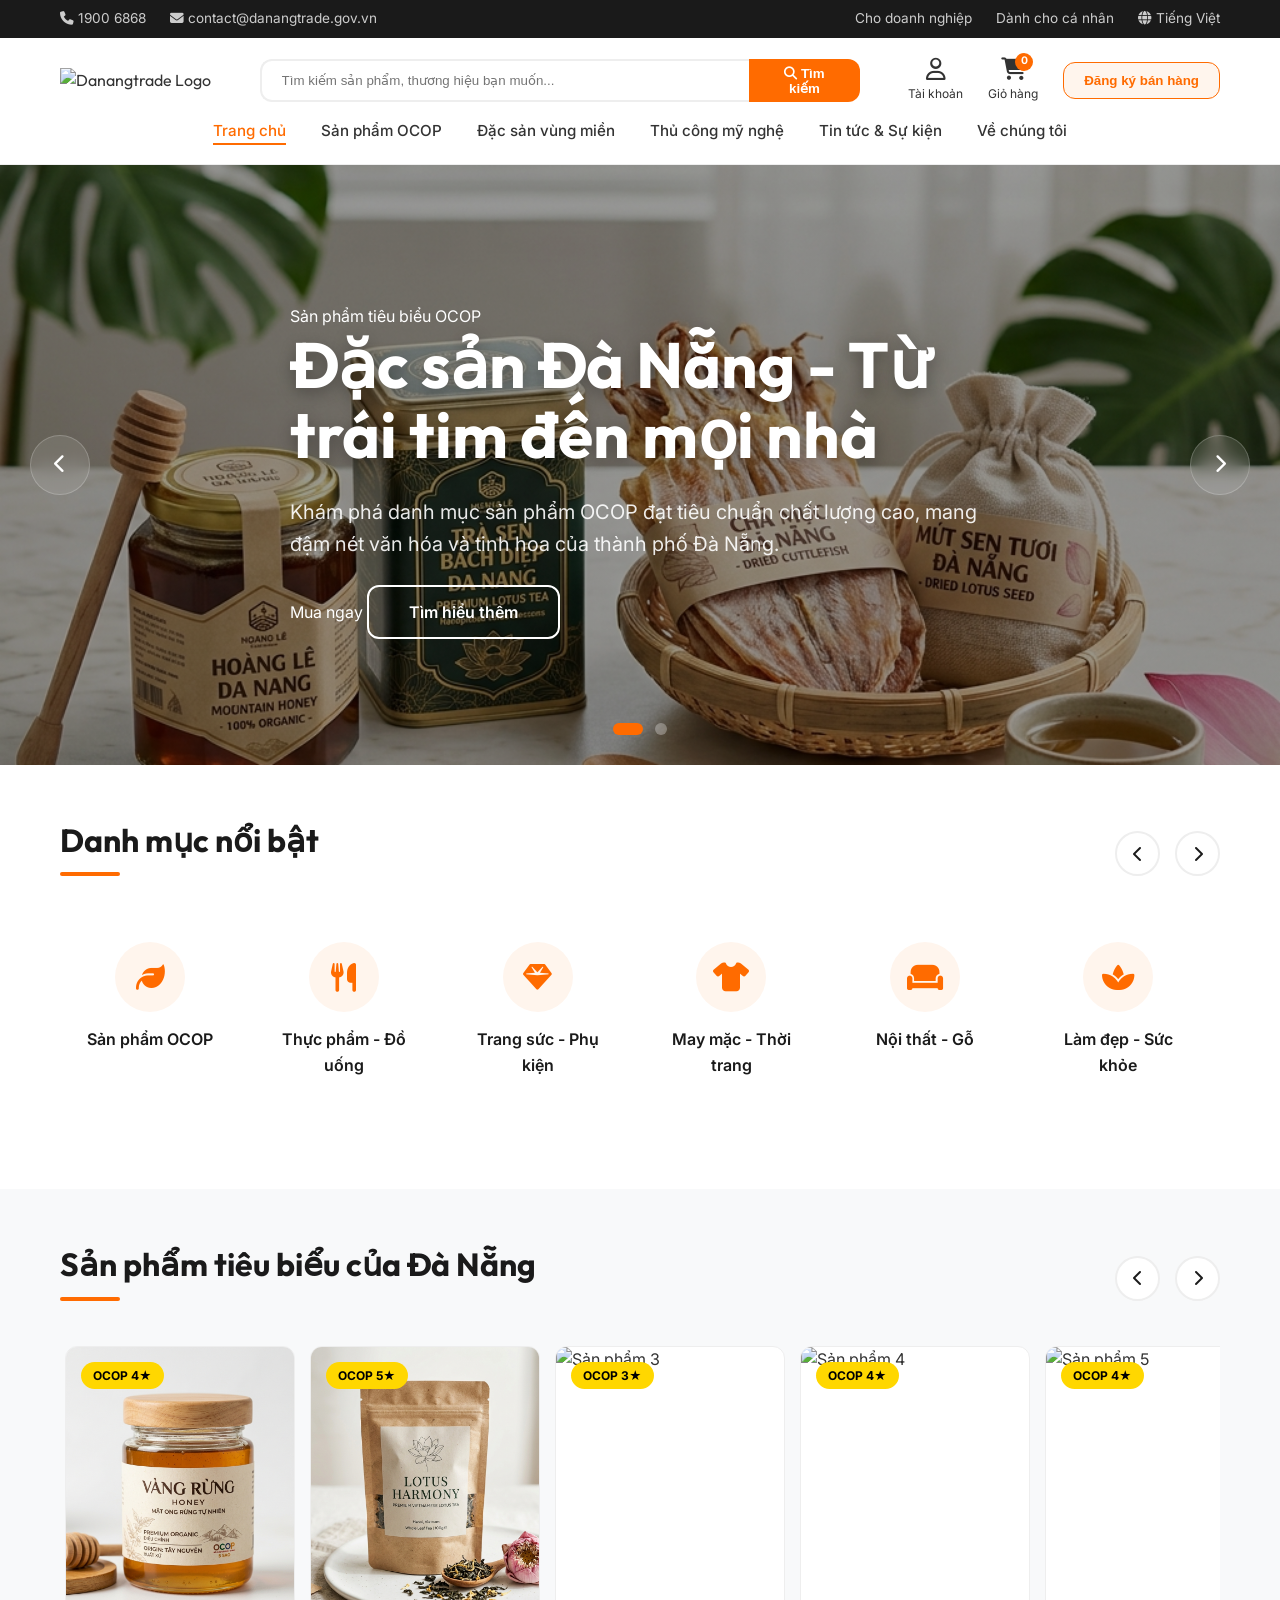
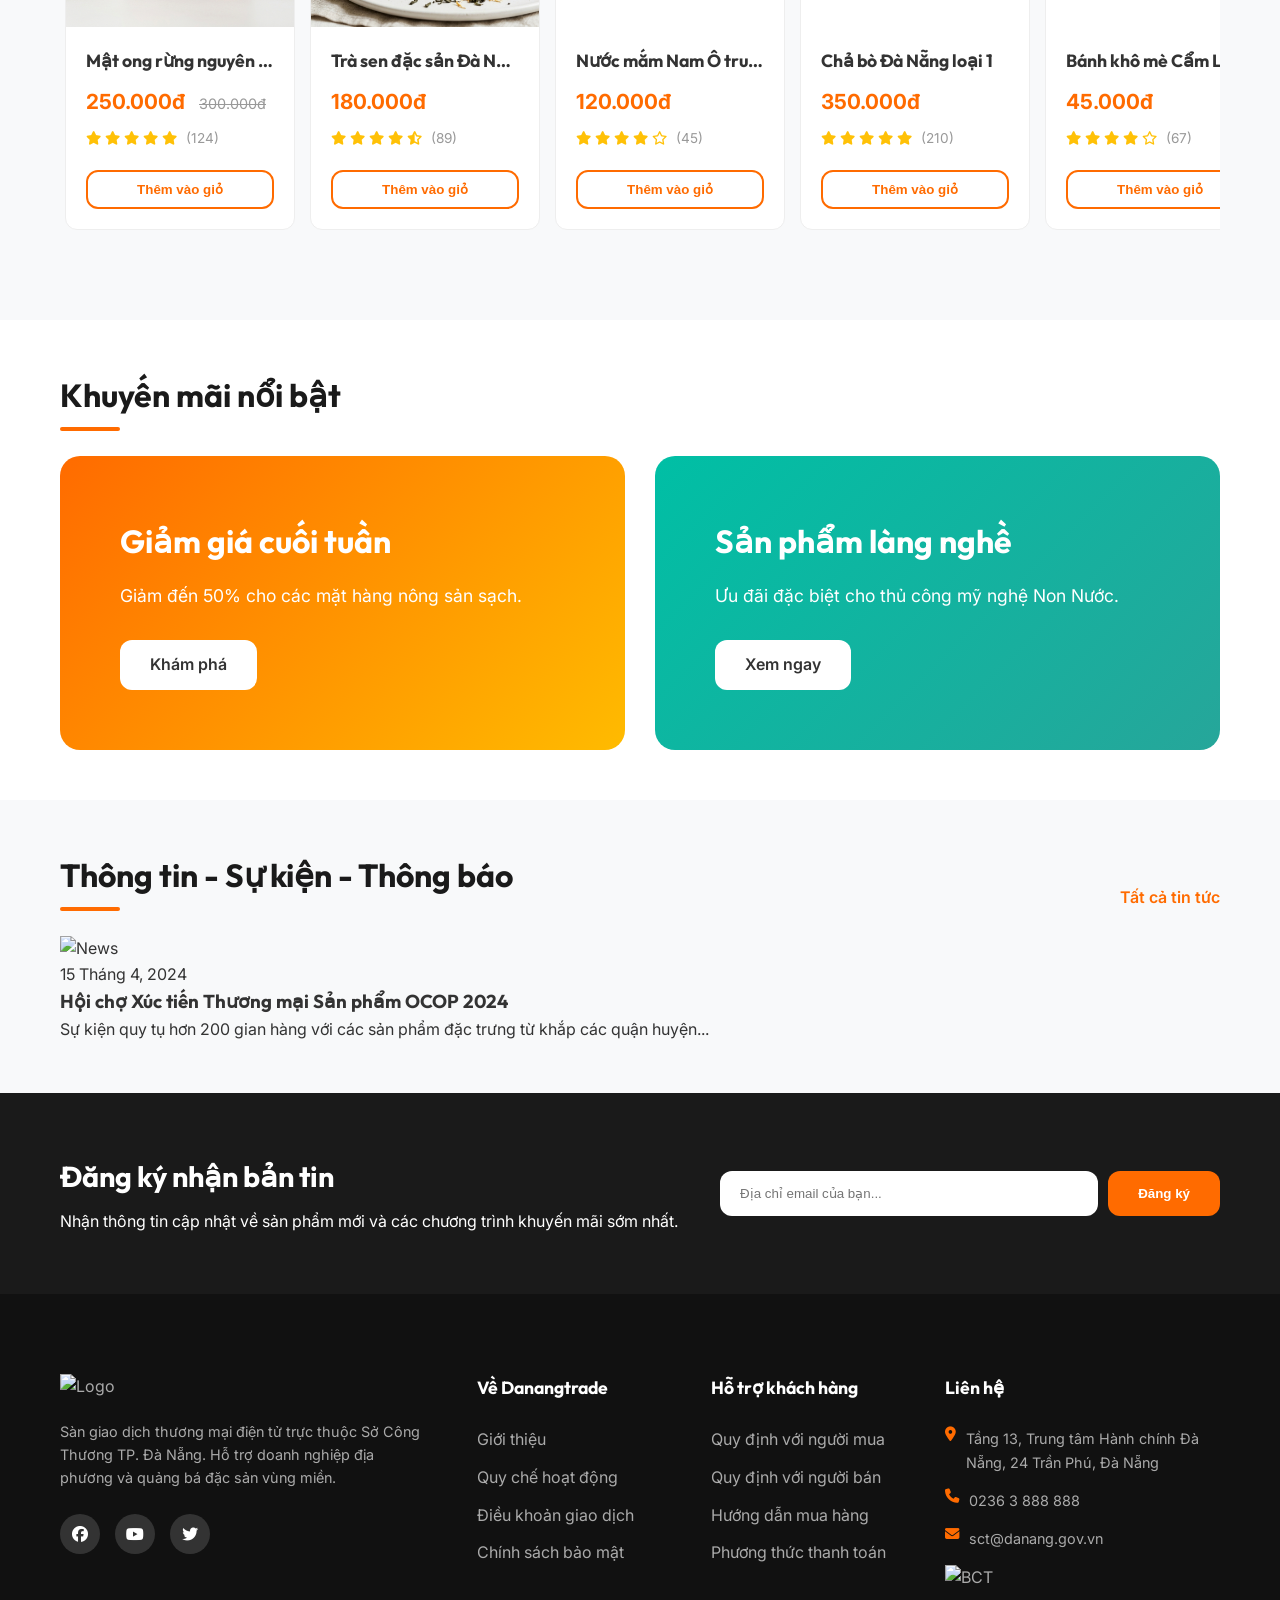
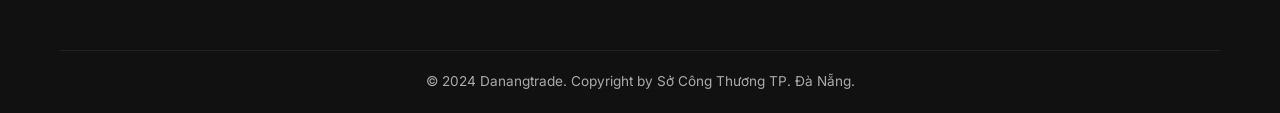
==== index.html @ 0dc85129 "first commit" ====
<!DOCTYPE html>
<html lang="vi">
<head>
    <meta charset="UTF-8">
    <meta name="viewport" content="width=device-width, initial-scale=1.0">
    <title>Danangtrade | Sàn thương mại điện tử OCOP Đà Nẵng</title>
    <!-- Google Fonts: Outfit & Inter -->
    <link href="https://fonts.googleapis.com/css2?family=Inter:wght@400;500;600&family=Outfit:wght@400;600;700&display=swap" rel="stylesheet">
    <!-- Font Awesome for Icons -->
    <link rel="stylesheet" href="https://cdnjs.cloudflare.com/ajax/libs/font-awesome/6.4.0/css/all.min.css">
    <link rel="stylesheet" href="styles.css">
</head>
<body>

    <!-- Top Bar -->
    <div class="top-bar">
        <div class="container container-flex">
            <div class="top-bar-left">
                <span><i class="fa-solid fa-phone"></i> 1900 6868</span>
                <span><i class="fa-solid fa-envelope"></i> contact@danangtrade.gov.vn</span>
            </div>
            <div class="top-bar-right">
                <a href="#">Cho doanh nghiệp</a>
                <a href="#">Dành cho cá nhân</a>
                <a href="#"><i class="fa-solid fa-globe"></i> Tiếng Việt</a>
            </div>
        </div>
    </div>

    <!-- Main Header -->
    <header class="main-header">
        <div class="container container-flex">
            <div class="logo">
                <img src="https://via.placeholder.com/180x40/FF6B00/FFFFFF?text=DANANGTRADE" alt="Danangtrade Logo">
            </div>
            
            <div class="search-bar">
                <input type="text" placeholder="Tìm kiếm sản phẩm, thương hiệu bạn muốn...">
                <button><i class="fa-solid fa-magnifying-glass"></i> Tìm kiếm</button>
            </div>

            <div class="header-actions">
                <div class="action-item">
                    <i class="fa-regular fa-user"></i>
                    <span>Tài khoản</span>
                </div>
                <div class="action-item cart">
                    <i class="fa-solid fa-cart-shopping"></i>
                    <span class="cart-count">0</span>
                    <span>Giỏ hàng</span>
                </div>
                <button class="btn-sell">Đăng ký bán hàng</button>
            </div>
        </div>
        
        <!-- Navigation -->
        <nav class="main-nav">
            <div class="container">
                <ul>
                    <li><a href="#" class="active">Trang chủ</a></li>
                    <li><a href="#">Sản phẩm OCOP</a></li>
                    <li><a href="#">Đặc sản vùng miền</a></li>
                    <li><a href="#">Thủ công mỹ nghệ</a></li>
                    <li><a href="#">Tin tức & Sự kiện</a></li>
                    <li><a href="#">Về chúng tôi</a></li>
                </ul>
            </div>
        </nav>
    </header>

    <main>
        <!-- Full Width Hero Carousel -->
        <section class="hero-slider" id="main-hero">
            <div class="hero-wrapper">
                <!-- Slide 1 -->
                <div class="hero-slide active" style="background-image: linear-gradient(rgba(0,0,0,0.4), rgba(0,0,0,0.4)), url('danangtrade_hero_premium_1776261057249.png');">
                    <div class="container">
                        <div class="hero-content">
                            <span class="badge">Sản phẩm tiêu biểu OCOP</span>
                            <h1>Đặc sản Đà Nẵng - Từ trái tim đến mọi nhà</h1>
                            <p>Khám phá danh mục sản phẩm OCOP đạt tiêu chuẩn chất lượng cao, mang đậm nét văn hóa và tinh hoa của thành phố Đà Nẵng.</p>
                            <div class="hero-btns">
                                <a href="#" class="btn-primary">Mua ngay</a>
                                <a href="#" class="btn-secondary-white">Tìm hiểu thêm</a>
                            </div>
                        </div>
                    </div>
                </div>
                <!-- Slide 2 -->
                <div class="hero-slide" style="background-image: linear-gradient(rgba(0,0,0,0.4), rgba(0,0,0,0.4)), url('media__1776260285239.png');">
                    <div class="container">
                        <div class="hero-content">
                            <span class="badge">Khuyến mãi cực sốc</span>
                            <h1>Ưu đãi lớn cho sản phẩm Làng nghề</h1>
                            <p>Hỗ trợ doanh nghiệp địa phương quảng bá tinh hoa thủ công mỹ nghệ Non Nước đến bạn bè quốc tế.</p>
                            <div class="hero-btns">
                                <a href="#" class="btn-primary">Xem khuyến mãi</a>
                                <a href="#" class="btn-secondary-white">Khám phá ngay</a>
                            </div>
                        </div>
                    </div>
                </div>
            </div>
            
            <!-- Hero Controls -->
            <button class="hero-nav prev"><i class="fa-solid fa-chevron-left"></i></button>
            <button class="hero-nav next"><i class="fa-solid fa-chevron-right"></i></button>
            
            <div class="hero-dots">
                <span class="h-dot active"></span>
                <span class="h-dot"></span>
            </div>
        </section>

        <!-- Category Slider -->
        <section class="categories section-padding">
            <div class="container">
                <div class="section-header">
                    <h2>Danh mục nổi bật</h2>
                    <div class="slider-controls">
                        <button class="slider-btn prev" id="cat-prev" aria-label="Previous"><i class="fa-solid fa-chevron-left"></i></button>
                        <button class="slider-btn next" id="cat-next" aria-label="Next"><i class="fa-solid fa-chevron-right"></i></button>
                    </div>
                </div>
                <div class="category-slider-wrapper">
                    <div class="category-grid" id="category-slider">
                        <div class="category-item">
                            <div class="icon-box"><i class="fa-solid fa-leaf"></i></div>
                            <span>Sản phẩm OCOP</span>
                        </div>
                        <div class="category-item">
                            <div class="icon-box"><i class="fa-solid fa-utensils"></i></div>
                            <span>Thực phẩm - Đồ uống</span>
                        </div>
                        <div class="category-item">
                            <div class="icon-box"><i class="fa-solid fa-gem"></i></div>
                            <span>Trang sức - Phụ kiện</span>
                        </div>
                        <div class="category-item">
                            <div class="icon-box"><i class="fa-solid fa-shirt"></i></div>
                            <span>May mặc - Thời trang</span>
                        </div>
                        <div class="category-item">
                            <div class="icon-box"><i class="fa-solid fa-couch"></i></div>
                            <span>Nội thất - Gỗ</span>
                        </div>
                        <div class="category-item">
                            <div class="icon-box"><i class="fa-solid fa-spa"></i></div>
                            <span>Làm đẹp - Sức khỏe</span>
                        </div>
                        <div class="category-item">
                            <div class="icon-box"><i class="fa-solid fa-kitchen-set"></i></div>
                            <span>Đồ gia dụng</span>
                        </div>
                        <div class="category-item">
                            <div class="icon-box"><i class="fa-solid fa-vial-circle-check"></i></div>
                            <span>Hóa mỹ phẩm</span>
                        </div>
                        <div class="category-item">
                            <div class="icon-box"><i class="fa-solid fa-gift"></i></div>
                            <span>Quà tặng - Lưu niệm</span>
                        </div>
                        <div class="category-item">
                            <div class="icon-box"><i class="fa-solid fa-pepper-hot"></i></div>
                            <span>Gia vị - Đặc sản</span>
                        </div>
                        <div class="category-item">
                            <div class="icon-box"><i class="fa-solid fa-seedling"></i></div>
                            <span>Nông sản sạch</span>
                        </div>
                        <div class="category-item">
                            <div class="icon-box"><i class="fa-solid fa-fish-fins"></i></div>
                            <span>Hải sản khô</span>
                        </div>
                    </div>
                </div>
            </div>
        </section>

        <!-- Featured Products Slider -->
        <section class="featured-products section-padding gray-bg">
            <div class="container">
                <div class="section-header">
                    <h2>Sản phẩm tiêu biểu của Đà Nẵng</h2>
                    <div class="slider-controls">
                        <button class="slider-btn prev" id="prod-prev" aria-label="Previous"><i class="fa-solid fa-chevron-left"></i></button>
                        <button class="slider-btn next" id="prod-next" aria-label="Next"><i class="fa-solid fa-chevron-right"></i></button>
                    </div>
                </div>
                <div class="product-slider-wrapper">
                    <div class="product-grid" id="product-slider">
                        <!-- Product 1 -->
                        <div class="product-card">
                            <div class="product-img">
                                <img src="ocop_honey_premium_1776261116298.png" alt="Mật ong rừng">
                                <span class="badge-ocop">OCOP 4★</span>
                            </div>
                            <div class="product-info">
                                <h3>Mật ong rừng nguyên chất</h3>
                                <div class="price">
                                    <span class="current-price">250.000đ</span>
                                    <span class="old-price">300.000đ</span>
                                </div>
                                <div class="rating">
                                    <i class="fa-solid fa-star"></i>
                                    <i class="fa-solid fa-star"></i>
                                    <i class="fa-solid fa-star"></i>
                                    <i class="fa-solid fa-star"></i>
                                    <i class="fa-solid fa-star"></i>
                                    <span>(124)</span>
                                </div>
                                <button class="btn-add-cart">Thêm vào giỏ</button>
                            </div>
                        </div>
                        <!-- Product 2 -->
                        <div class="product-card">
                            <div class="product-img">
                                <img src="ocop_lotus_tea_1776261162473.png" alt="Trà sen">
                                <span class="badge-ocop">OCOP 5★</span>
                            </div>
                            <div class="product-info">
                                <h3>Trà sen đặc sản Đà Nẵng</h3>
                                <div class="price">
                                    <span class="current-price">180.000đ</span>
                                </div>
                                <div class="rating">
                                    <i class="fa-solid fa-star"></i>
                                    <i class="fa-solid fa-star"></i>
                                    <i class="fa-solid fa-star"></i>
                                    <i class="fa-solid fa-star"></i>
                                    <i class="fa-solid fa-star-half-stroke"></i>
                                    <span>(89)</span>
                                </div>
                                <button class="btn-add-cart">Thêm vào giỏ</button>
                            </div>
                        </div>
                        <!-- Product 3 -->
                        <div class="product-card">
                            <div class="product-img">
                                <img src="media__1776262256286.png" alt="Sản phẩm 3">
                                <span class="badge-ocop">OCOP 3★</span>
                            </div>
                            <div class="product-info">
                                <h3>Nước mắm Nam Ô truyền thống</h3>
                                <div class="price">
                                    <span class="current-price">120.000đ</span>
                                </div>
                                <div class="rating">
                                    <i class="fa-solid fa-star"></i>
                                    <i class="fa-solid fa-star"></i>
                                    <i class="fa-solid fa-star"></i>
                                    <i class="fa-solid fa-star"></i>
                                    <i class="fa-regular fa-star"></i>
                                    <span>(45)</span>
                                </div>
                                <button class="btn-add-cart">Thêm vào giỏ</button>
                            </div>
                        </div>
                        <!-- Product 4 -->
                        <div class="product-card">
                            <div class="product-img">
                                <img src="media__1776262256286.png" alt="Sản phẩm 4">
                                <span class="badge-ocop">OCOP 4★</span>
                            </div>
                            <div class="product-info">
                                <h3>Chả bò Đà Nẵng loại 1</h3>
                                <div class="price">
                                    <span class="current-price">350.000đ</span>
                                </div>
                                <div class="rating">
                                    <i class="fa-solid fa-star"></i>
                                    <i class="fa-solid fa-star"></i>
                                    <i class="fa-solid fa-star"></i>
                                    <i class="fa-solid fa-star"></i>
                                    <i class="fa-solid fa-star"></i>
                                    <span>(210)</span>
                                </div>
                                <button class="btn-add-cart">Thêm vào giỏ</button>
                            </div>
                        </div>
                        <!-- Product 5 -->
                        <div class="product-card">
                            <div class="product-img">
                                <img src="media__1776262256286.png" alt="Sản phẩm 5">
                                <span class="badge-ocop">OCOP 4★</span>
                            </div>
                            <div class="product-info">
                                <h3>Bánh khô mè Cẩm Lệ</h3>
                                <div class="price">
                                    <span class="current-price">45.000đ</span>
                                </div>
                                <div class="rating">
                                    <i class="fa-solid fa-star"></i>
                                    <i class="fa-solid fa-star"></i>
                                    <i class="fa-solid fa-star"></i>
                                    <i class="fa-solid fa-star"></i>
                                    <i class="fa-regular fa-star"></i>
                                    <span>(67)</span>
                                </div>
                                <button class="btn-add-cart">Thêm vào giỏ</button>
                            </div>
                        </div>
                        <!-- Product 6 -->
                        <div class="product-card">
                            <div class="product-img">
                                <img src="media__1776262256286.png" alt="Sản phẩm 6">
                                <span class="badge-ocop">OCOP 5★</span>
                            </div>
                            <div class="product-info">
                                <h3>Rượu cần Phú Túc</h3>
                                <div class="price">
                                    <span class="current-price">220.000đ</span>
                                </div>
                                <div class="rating">
                                    <i class="fa-solid fa-star"></i>
                                    <i class="fa-solid fa-star"></i>
                                    <i class="fa-solid fa-star"></i>
                                    <i class="fa-solid fa-star"></i>
                                    <i class="fa-solid fa-star"></i>
                                    <span>(34)</span>
                                </div>
                                <button class="btn-add-cart">Thêm vào giỏ</button>
                            </div>
                        </div>
                    </div>
                </div>
            </div>
        </section>

        <!-- Promotions Section -->
        <section class="promotions section-padding">
            <div class="container">
                <div class="section-header">
                    <h2>Khuyến mãi nổi bật</h2>
                </div>
                <div class="promo-banners">
                    <div class="promo-card" style="background: linear-gradient(135deg, #FF6B00, #FFBB00);">
                        <div class="promo-text">
                            <h3>Giảm giá cuối tuần</h3>
                            <p>Giảm đến 50% cho các mặt hàng nông sản sạch.</p>
                            <a href="#" class="btn-white">Khám phá</a>
                        </div>
                    </div>
                    <div class="promo-card" style="background: linear-gradient(135deg, #00BFA5, #26A69A);">
                        <div class="promo-text">
                            <h3>Sản phẩm làng nghề</h3>
                            <p>Ưu đãi đặc biệt cho thủ công mỹ nghệ Non Nước.</p>
                            <a href="#" class="btn-white">Xem ngay</a>
                        </div>
                    </div>
                </div>
            </div>
        </section>

        <!-- News Section -->
        <section class="news section-padding gray-bg">
            <div class="container">
                <div class="section-header">
                    <h2>Thông tin - Sự kiện - Thông báo</h2>
                    <a href="#" class="view-all">Tất cả tin tức</a>
                </div>
                <div class="news-grid">
                    <div class="news-card">
                        <div class="news-img">
                            <img src="https://via.placeholder.com/400x250/EEEEEE/999999?text=Sự kiện Danang" alt="News">
                        </div>
                        <div class="news-content">
                            <span class="date">15 Tháng 4, 2024</span>
                            <h3>Hội chợ Xúc tiến Thương mại Sản phẩm OCOP 2024</h3>
                            <p>Sự kiện quy tụ hơn 200 gian hàng với các sản phẩm đặc trưng từ khắp các quận huyện...</p>
                        </div>
                    </div>
                </div>
            </div>
        </section>

        <!-- Newsletter -->
        <section class="newsletter">
            <div class="container">
                <div class="newsletter-inner">
                    <div class="newsletter-text">
                        <h3>Đăng ký nhận bản tin</h3>
                        <p>Nhận thông tin cập nhật về sản phẩm mới và các chương trình khuyến mãi sớm nhất.</p>
                    </div>
                    <form class="newsletter-form">
                        <input type="email" placeholder="Địa chỉ email của bạn...">
                        <button type="submit">Đăng ký</button>
                    </form>
                </div>
            </div>
        </section>
    </main>

    <!-- Footer -->
    <footer>
        <div class="container">
            <div class="footer-grid">
                <div class="footer-info">
                    <img src="https://via.placeholder.com/180x40/FF6B00/FFFFFF?text=DANANGTRADE" alt="Logo">
                    <p>Sàn giao dịch thương mại điện tử trực thuộc Sở Công Thương TP. Đà Nẵng. Hỗ trợ doanh nghiệp địa phương và quảng bá đặc sản vùng miền.</p>
                    <div class="social-links">
                        <a href="#"><i class="fa-brands fa-facebook"></i></a>
                        <a href="#"><i class="fa-brands fa-youtube"></i></a>
                        <a href="#"><i class="fa-brands fa-twitter"></i></a>
                    </div>
                </div>
                <div class="footer-links">
                    <h4>Về Danangtrade</h4>
                    <ul>
                        <li><a href="#">Giới thiệu</a></li>
                        <li><a href="#">Quy chế hoạt động</a></li>
                        <li><a href="#">Điều khoản giao dịch</a></li>
                        <li><a href="#">Chính sách bảo mật</a></li>
                    </ul>
                </div>
                <div class="footer-links">
                    <h4>Hỗ trợ khách hàng</h4>
                    <ul>
                        <li><a href="#">Quy định với người mua</a></li>
                        <li><a href="#">Quy định với người bán</a></li>
                        <li><a href="#">Hướng dẫn mua hàng</a></li>
                        <li><a href="#">Phương thức thanh toán</a></li>
                    </ul>
                </div>
                <div class="footer-contact">
                    <h4>Liên hệ</h4>
                    <p><i class="fa-solid fa-location-dot"></i> Tầng 13, Trung tâm Hành chính Đà Nẵng, 24 Trần Phú, Đà Nẵng</p>
                    <p><i class="fa-solid fa-phone"></i> 0236 3 888 888</p>
                    <p><i class="fa-solid fa-envelope"></i> sct@danang.gov.vn</p>
                    <img src="https://via.placeholder.com/120x45/CC0000/FFFFFF?text=Đã Đăng Ký" alt="BCT">
                </div>
            </div>
            <div class="footer-bottom">
                <p>&copy; 2024 Danangtrade. Copyright by Sở Công Thương TP. Đà Nẵng.</p>
            </div>
        </div>
    </footer>

    <script src="script.js"></script>
</body>
</html>
---- styles.css ----
/* 
    Danangtrade Redesign - Modern E-commerce UI
    Theme: Orange & White (Clean, Minimalist, Professional)
*/

:root {
    --primary-color: #FF6B00;
    --primary-light: #FFF5ED;
    --primary-dark: #E65A00;
    --secondary-color: #1A1A1A;
    --text-color: #333333;
    --text-muted: #666666;
    --white: #FFFFFF;
    --gray-bg: #F8F9FA;
    --border-color: #EEEEEE;
    --shadow: 0 10px 30px rgba(0, 0, 0, 0.05);
    --radius-sm: 8px;
    --radius-md: 12px;
    --radius-lg: 20px;
}

* {
    margin: 0;
    padding: 0;
    box-sizing: border-box;
}

body {
    font-family: 'Inter', sans-serif;
    color: var(--text-color);
    line-height: 1.6;
    background-color: var(--white);
    overflow-x: hidden;
}

h1, h2, h3, h4, .logo {
    font-family: 'Outfit', sans-serif;
}

ul {
    list-style: none;
}

a {
    text-decoration: none;
    color: inherit;
    transition: 0.3s;
}

.container {
    max-width: 1200px;
    margin: 0 auto;
    padding: 0 20px;
}

.container-flex {
    display: flex;
    align-items: center;
    justify-content: space-between;
}

.section-padding {
    padding: 50px 0;
}

.gray-bg {
    background-color: var(--gray-bg);
}

.section-header {
    display: flex;
    justify-content: space-between;
    align-items: flex-end;
    margin-bottom: 25px;
}

.section-header h2 {
    font-size: 2rem;
    color: var(--secondary-color);
    position: relative;
    padding-bottom: 10px;
}

.section-header h2::after {
    content: '';
    position: absolute;
    bottom: 0;
    left: 0;
    width: 60px;
    height: 4px;
    background: var(--primary-color);
    border-radius: 2px;
}

.view-all {
    color: var(--primary-color);
    font-weight: 600;
}

/* --- Top Bar --- */
.top-bar {
    background: var(--secondary-color);
    color: #CCC;
    padding: 8px 0;
    font-size: 0.85rem;
}

.top-bar-left span {
    margin-right: 20px;
}

.top-bar-right a {
    margin-left: 20px;
}

.top-bar-right a:hover {
    color: var(--white);
}

/* --- Main Header --- */
.main-header {
    background: var(--white);
    padding: 20px 0;
    border-bottom: 1px solid var(--border-color);
    position: sticky;
    top: 0;
    z-index: 1000;
}

.search-bar {
    flex: 1;
    max-width: 600px;
    margin: 0 40px;
    display: flex;
}

.search-bar input {
    width: 100%;
    padding: 12px 20px;
    border: 2px solid var(--border-color);
    border-right: none;
    border-radius: var(--radius-md) 0 0 var(--radius-md);
    outline: none;
    transition: 0.3s;
}

.search-bar input:focus {
    border-color: var(--primary-color);
}

.search-bar button {
    background: var(--primary-color);
    color: var(--white);
    border: none;
    padding: 0 25px;
    border-radius: 0 var(--radius-md) var(--radius-md) 0;
    cursor: pointer;
    font-weight: 600;
    transition: 0.3s;
}

.search-bar button:hover {
    background: var(--primary-dark);
}

.header-actions {
    display: flex;
    align-items: center;
    gap: 25px;
}

.action-item {
    display: flex;
    flex-direction: column;
    align-items: center;
    font-size: 0.75rem;
    cursor: pointer;
    position: relative;
}

.action-item i {
    font-size: 1.4rem;
    margin-bottom: 4px;
}

.cart-count {
    position: absolute;
    top: -5px;
    right: 5px;
    background: var(--primary-color);
    color: var(--white);
    font-size: 0.65rem;
    width: 18px;
    height: 18px;
    border-radius: 50%;
    display: flex;
    align-items: center;
    justify-content: center;
    font-weight: bold;
}

.btn-sell {
    background: var(--primary-light);
    color: var(--primary-color);
    border: 1.5px solid var(--primary-color);
    padding: 10px 20px;
    border-radius: var(--radius-md);
    font-weight: 600;
    cursor: pointer;
    transition: 0.3s;
}

.btn-sell:hover {
    background: var(--primary-color);
    color: var(--white);
}

/* --- Navigation --- */
.main-nav {
    margin-top: 15px;
}

.main-nav ul {
    display: flex;
    justify-content: center;
    gap: 35px;
}

.main-nav a {
    font-weight: 500;
    padding-bottom: 5px;
    position: relative;
    font-size: 0.95rem;
}

.main-nav a.active, .main-nav a:hover {
    color: var(--primary-color);
}

.main-nav a.active::after {
    content: '';
    position: absolute;
    bottom: 0;
    left: 0;
    width: 100%;
    height: 2px;
    background: var(--primary-color);
}

/* --- Hero Slider (Full Width) --- */
.hero-slider {
    position: relative;
    height: 600px;
    overflow: hidden;
}

.hero-wrapper {
    height: 100%;
}

.hero-slide {
    position: absolute;
    top: 0;
    left: 0;
    width: 100%;
    height: 100%;
    background-size: cover;
    background-position: center;
    display: flex;
    align-items: center;
    opacity: 0;
    transition: opacity 0.8s ease-in-out;
    z-index: 1;
}

.hero-slide.active {
    opacity: 1;
    z-index: 2;
}

.hero-content {
    max-width: 700px;
    color: var(--white);
    transform: translateY(30px);
    transition: 0.8s 0.2s;
    opacity: 0;
}

.hero-slide.active .hero-content {
    transform: translateY(0);
    opacity: 1;
}

.hero-content h1 {
    font-size: 4rem;
    line-height: 1.1;
    margin-bottom: 25px;
    text-shadow: 0 5px 15px rgba(0,0,0,0.3);
}

.hero-content p {
    font-size: 1.25rem;
    color: rgba(255,255,255,0.9);
    margin-bottom: 40px;
}

.btn-secondary-white {
    border: 2px solid var(--white);
    color: var(--white);
    padding: 15px 40px;
    border-radius: var(--radius-md);
    font-weight: 600;
}

.btn-secondary-white:hover {
    background: var(--white);
    color: var(--primary-color);
}

.hero-nav {
    position: absolute;
    top: 50%;
    transform: translateY(-50%);
    width: 60px;
    height: 60px;
    background: rgba(255,255,255,0.1);
    backdrop-filter: blur(10px);
    border: 1px solid rgba(255,255,255,0.2);
    color: var(--white);
    border-radius: 50%;
    cursor: pointer;
    z-index: 10;
    font-size: 1.2rem;
    transition: 0.3s;
}

.hero-nav:hover {
    background: var(--primary-color);
    border-color: var(--primary-color);
}

.hero-nav.prev { left: 30px; }
.hero-nav.next { right: 30px; }

.hero-dots {
    position: absolute;
    bottom: 30px;
    left: 50%;
    transform: translateX(-50%);
    display: flex;
    gap: 12px;
    z-index: 10;
}

.h-dot {
    width: 12px;
    height: 12px;
    border-radius: 50%;
    background: rgba(255,255,255,0.3);
    cursor: pointer;
    transition: 0.3s;
}

.h-dot.active {
    background: var(--primary-color);
    width: 30px;
    border-radius: 10px;
}

/* --- Category Slider --- */
.category-slider-wrapper {
    position: relative;
    padding: 10px 0;
}

.category-grid {
    display: flex;
    overflow-x: auto;
    gap: 15px;
    padding: 10px 5px 30px;
    scrollbar-width: none; /* Firefox */
    -ms-overflow-style: none; /* IE and Edge */
}

.category-grid::-webkit-scrollbar {
    display: none; /* Chrome, Safari, Opera */
}

.category-item {
    flex: 0 0 calc(100% / 6 - 13px); /* Adjusted for 15px gap */
    min-width: 150px;
    background: var(--white);
    padding: 20px 15px;
    text-align: center;
    border-radius: var(--radius-md);
    transition: 0.3s;
    cursor: pointer;
    border: 1px solid transparent;
}

.slider-controls {
    display: flex;
    gap: 15px;
}

.slider-btn {
    width: 45px;
    height: 45px;
    border-radius: 50%;
    border: 2px solid var(--border-color);
    background: var(--white);
    color: var(--secondary-color);
    display: flex;
    align-items: center;
    justify-content: center;
    cursor: pointer;
    transition: 0.3s;
    font-size: 1rem;
}

.slider-btn:hover {
    background: var(--primary-color);
    color: var(--white);
    border-color: var(--primary-color);
    box-shadow: 0 5px 15px rgba(255, 107, 0, 0.2);
}

.category-item:hover {
    border-color: var(--primary-color);
    transform: translateY(-5px);
    box-shadow: var(--shadow);
}

.icon-box {
    width: 70px;
    height: 70px;
    background: var(--primary-light);
    color: var(--primary-color);
    border-radius: 50%;
    display: flex;
    align-items: center;
    justify-content: center;
    margin: 0 auto 15px;
    font-size: 1.8rem;
    transition: 0.3s;
}

.category-item:hover .icon-box {
    background: var(--primary-color);
    color: var(--white);
}

.category-item span {
    font-weight: 600;
    color: var(--secondary-color);
}

/* --- Product Slider --- */
.product-slider-wrapper {
    position: relative;
    padding: 10px 0;
}

.product-grid {
    display: flex;
    overflow-x: auto;
    gap: 15px;
    padding: 10px 5px 30px;
    scrollbar-width: none;
    -ms-overflow-style: none;
}

.product-grid::-webkit-scrollbar {
    display: none;
}

.product-card {
    flex: 0 0 calc(100% / 5 - 12px); /* Adjusted for 15px gap */
    min-width: 230px;
    background: var(--white);
    border-radius: var(--radius-md);
    overflow: hidden;
    transition: 0.3s;
    border: 1px solid var(--border-color);
}

.product-card:hover {
    transform: translateY(-10px);
    box-shadow: 0 20px 40px rgba(0,0,0,0.08);
}

.product-img {
    height: 280px;
    position: relative;
    overflow: hidden;
}

.product-img img {
    width: 100%;
    height: 100%;
    object-fit: cover;
    transition: 0.5s;
}

.product-card:hover .product-img img {
    transform: scale(1.1);
}

.badge-ocop {
    position: absolute;
    top: 15px;
    left: 15px;
    background: #FFD700;
    color: #000;
    padding: 4px 12px;
    border-radius: 50px;
    font-size: 0.75rem;
    font-weight: 700;
}

.product-info {
    padding: 20px;
}

.product-info h3 {
    font-size: 1.1rem;
    margin-bottom: 10px;
    white-space: nowrap;
    overflow: hidden;
    text-overflow: ellipsis;
}

.price {
    margin-bottom: 10px;
}

.current-price {
    font-size: 1.3rem;
    font-weight: 700;
    color: var(--primary-color);
}

.old-price {
    text-decoration: line-through;
    color: #999;
    font-size: 0.9rem;
    margin-left: 10px;
}

.rating {
    color: #FFC107;
    font-size: 0.85rem;
    margin-bottom: 20px;
}

.rating span {
    color: #999;
    margin-left: 5px;
}

.btn-add-cart {
    width: 100%;
    background: var(--white);
    border: 2px solid var(--primary-color);
    color: var(--primary-color);
    padding: 10px;
    border-radius: var(--radius-md);
    font-weight: 600;
    cursor: pointer;
    transition: 0.3s;
}

.btn-add-cart:hover {
    background: var(--primary-color);
    color: var(--white);
}

/* --- Promotions --- */
.promo-banners {
    display: grid;
    grid-template-columns: 1fr 1fr;
    gap: 30px;
}

.promo-card {
    padding: 60px;
    border-radius: var(--radius-lg);
    color: var(--white);
    background-size: cover;
    background-position: center;
}

.promo-text h3 {
    font-size: 2rem;
    margin-bottom: 15px;
}

.promo-text p {
    margin-bottom: 30px;
    font-size: 1.1rem;
}

.btn-white {
    background: var(--white);
    color: var(--text-color);
    padding: 12px 30px;
    border-radius: var(--radius-md);
    font-weight: 600;
    display: inline-block;
}

/* --- Newsletter --- */
.newsletter {
    background: var(--secondary-color);
    padding: 60px 0;
    color: var(--white);
}

.newsletter-inner {
    display: flex;
    justify-content: space-between;
    align-items: center;
}

.newsletter-text h3 {
    font-size: 1.8rem;
    margin-bottom: 10px;
}

.newsletter-form {
    display: flex;
    gap: 10px;
    flex: 1;
    max-width: 500px;
}

.newsletter-form input {
    flex: 1;
    padding: 15px 20px;
    border: none;
    border-radius: var(--radius-md);
    outline: none;
}

.newsletter-form button {
    background: var(--primary-color);
    color: var(--white);
    border: none;
    padding: 0 30px;
    border-radius: var(--radius-md);
    font-weight: 600;
    cursor: pointer;
}

/* --- Footer --- */
footer {
    background: #111;
    color: #AAA;
    padding: 80px 0 20px;
}

.footer-grid {
    display: grid;
    grid-template-columns: 2fr 1fr 1fr 1.5fr;
    gap: 50px;
    margin-bottom: 60px;
}

.footer-info p {
    margin-top: 20px;
    font-size: 0.9rem;
}

.social-links {
    display: flex;
    gap: 15px;
    margin-top: 25px;
}

.social-links a {
    width: 40px;
    height: 40px;
    background: #333;
    display: flex;
    align-items: center;
    justify-content: center;
    border-radius: 50%;
    color: var(--white);
}

.social-links a:hover {
    background: var(--primary-color);
}

.footer-links h4, .footer-contact h4 {
    color: var(--white);
    margin-bottom: 25px;
    font-size: 1.1rem;
}

.footer-links ul li {
    margin-bottom: 12px;
}

.footer-links ul li a:hover {
    color: var(--white);
    padding-left: 5px;
}

.footer-contact p {
    margin-bottom: 15px;
    font-size: 0.9rem;
    display: flex;
    gap: 10px;
}

.footer-contact i {
    color: var(--primary-color);
}

.footer-bottom {
    border-top: 1px solid #222;
    padding-top: 20px;
    text-align: center;
    font-size: 0.85rem;
}

/* Responsive */
@media (max-width: 992px) {
    .footer-grid {
        grid-template-columns: 1fr 1fr;
    }
    .slide {
        flex-direction: column-reverse;
        text-align: center;
    }
    .hero-content h1 {
        font-size: 2.5rem;
    }
    .newsletter-inner {
        flex-direction: column;
        gap: 30px;
        text-align: center;
    }
    .search-bar {
        display: none;
    }
}
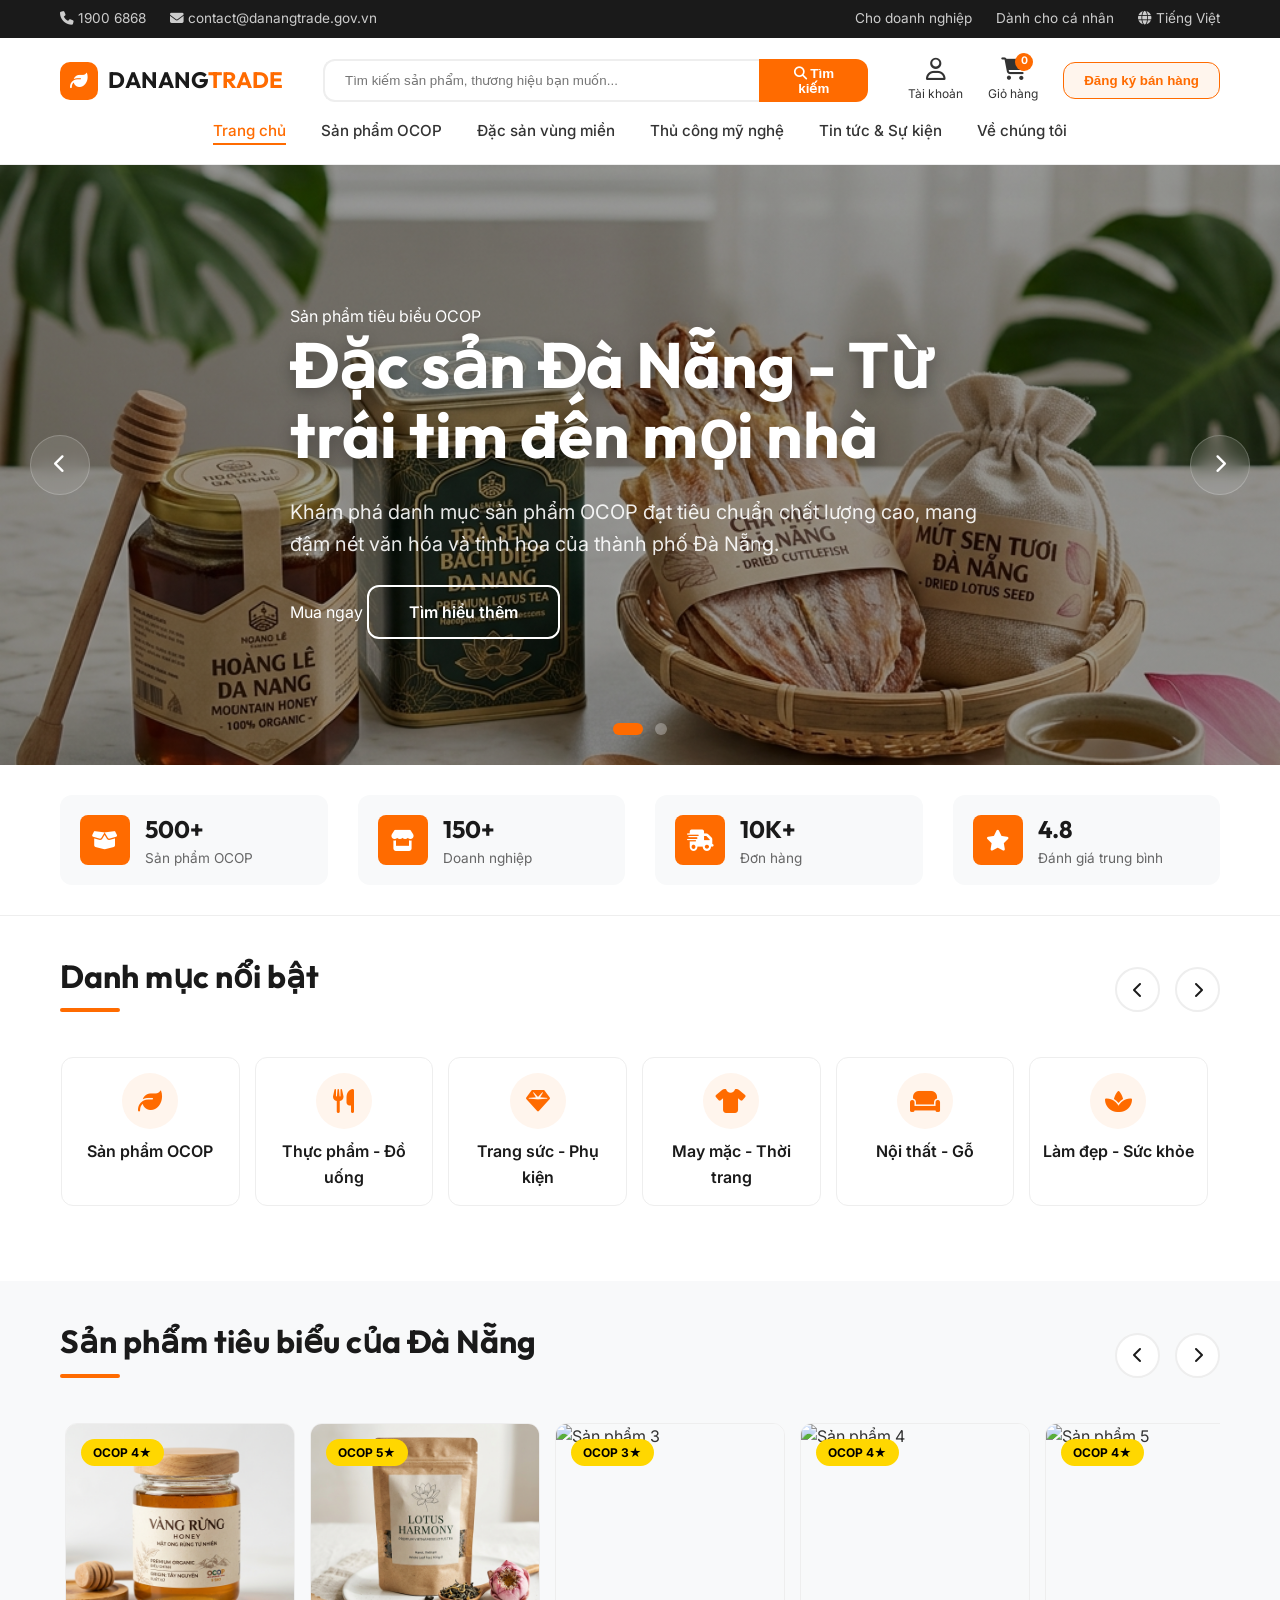
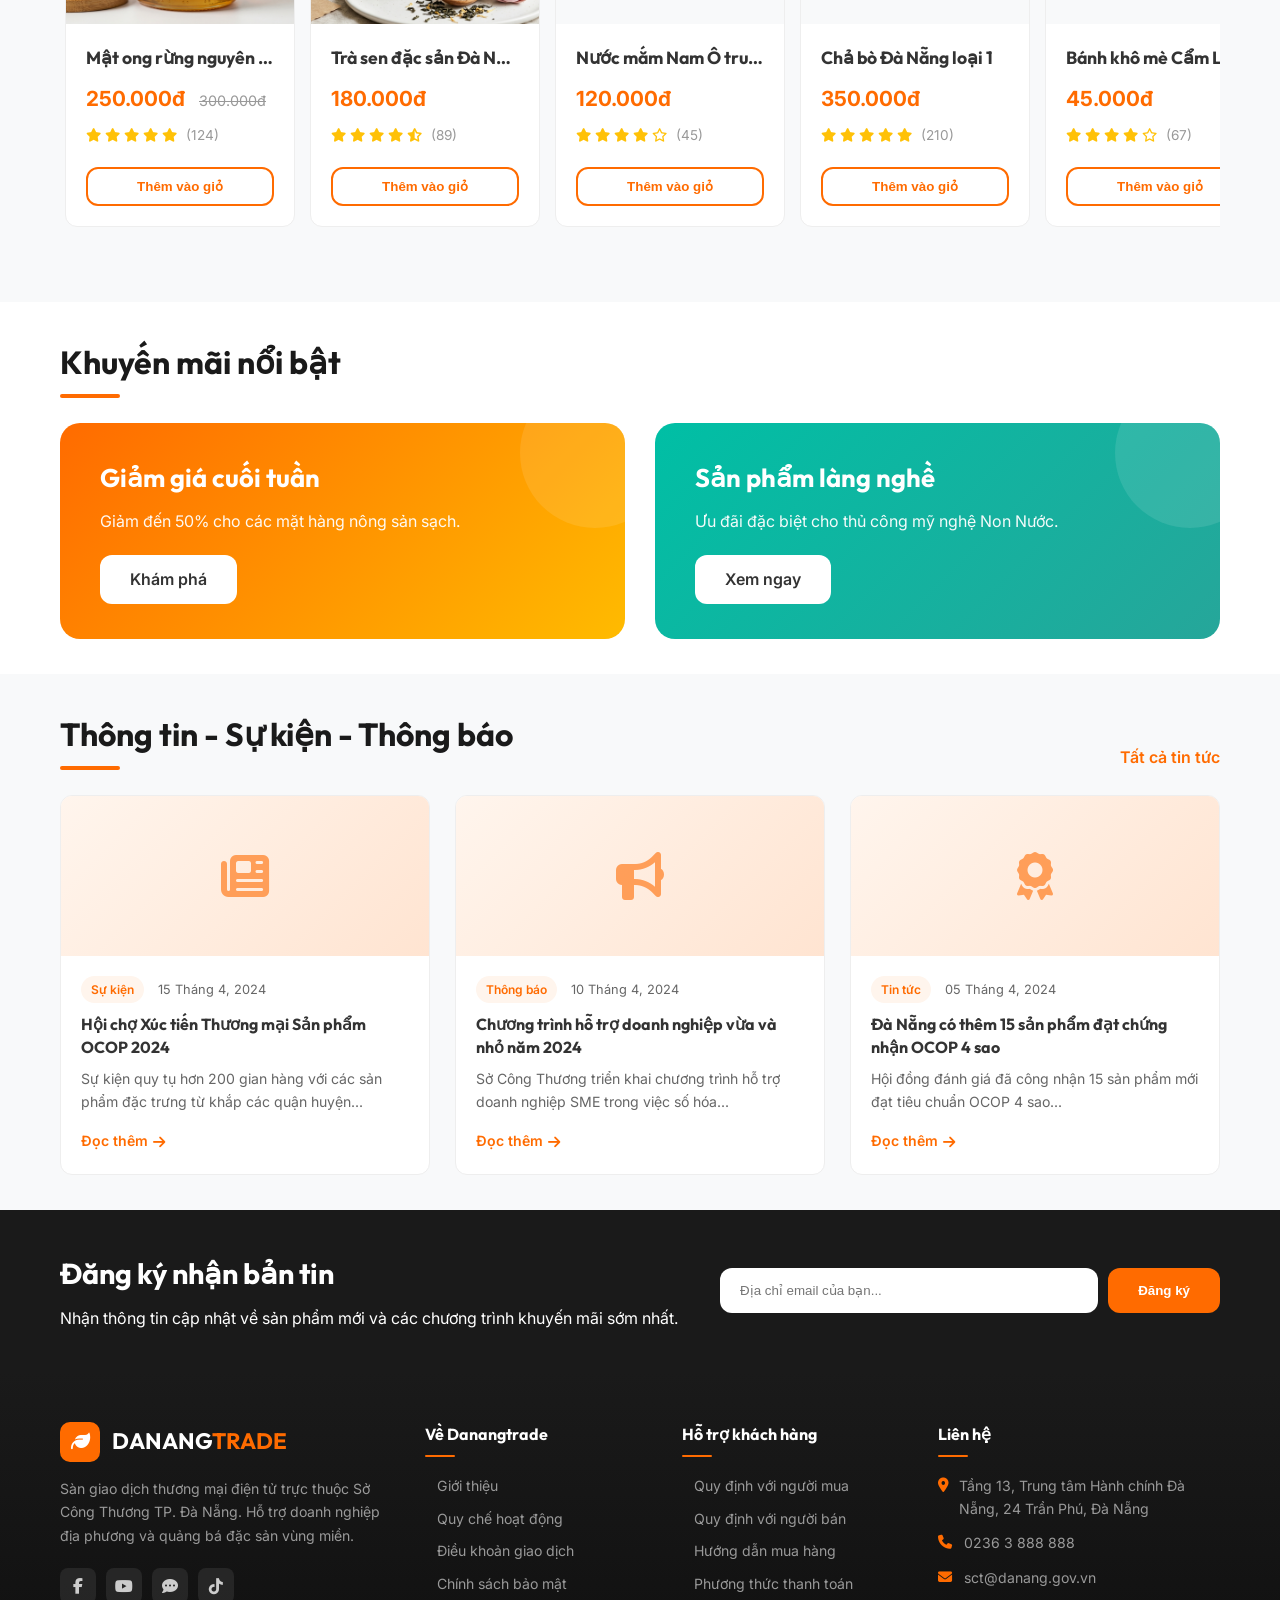
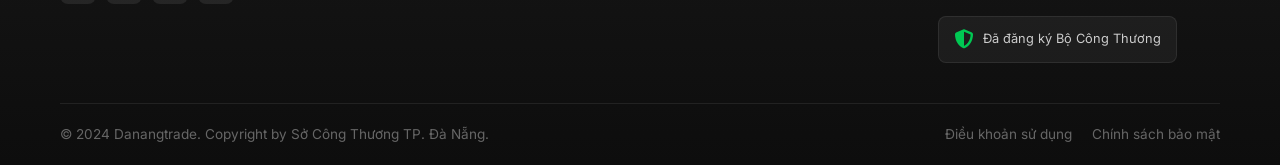
==== commit 38eeba0a: "fix: redesign landing page layout and add trust signals Update footer, reduce spacing, add statistic" ====
--- a/index.html
+++ b/index.html
@@ -31,7 +31,8 @@
     <header class="main-header">
         <div class="container container-flex">
             <div class="logo">
-                <img src="https://via.placeholder.com/180x40/FF6B00/FFFFFF?text=DANANGTRADE" alt="Danangtrade Logo">
+                <div class="logo-icon"><i class="fa-solid fa-leaf"></i></div>
+                <span class="logo-text">DANANG<span>TRADE</span></span>
             </div>
             
             <div class="search-bar">
@@ -112,6 +113,42 @@
             </div>
         </section>
 
+        <!-- Stats Section -->
+        <section class="stats-section">
+            <div class="container">
+                <div class="stats-grid">
+                    <div class="stat-item">
+                        <div class="stat-icon"><i class="fa-solid fa-box-open"></i></div>
+                        <div class="stat-content">
+                            <span class="stat-number">500+</span>
+                            <span class="stat-label">Sản phẩm OCOP</span>
+                        </div>
+                    </div>
+                    <div class="stat-item">
+                        <div class="stat-icon"><i class="fa-solid fa-store"></i></div>
+                        <div class="stat-content">
+                            <span class="stat-number">150+</span>
+                            <span class="stat-label">Doanh nghiệp</span>
+                        </div>
+                    </div>
+                    <div class="stat-item">
+                        <div class="stat-icon"><i class="fa-solid fa-truck-fast"></i></div>
+                        <div class="stat-content">
+                            <span class="stat-number">10K+</span>
+                            <span class="stat-label">Đơn hàng</span>
+                        </div>
+                    </div>
+                    <div class="stat-item">
+                        <div class="stat-icon"><i class="fa-solid fa-star"></i></div>
+                        <div class="stat-content">
+                            <span class="stat-number">4.8</span>
+                            <span class="stat-label">Đánh giá trung bình</span>
+                        </div>
+                    </div>
+                </div>
+            </div>
+        </section>
+
         <!-- Category Slider -->
         <section class="categories section-padding">
             <div class="container">
@@ -362,12 +399,44 @@
                 <div class="news-grid">
                     <div class="news-card">
                         <div class="news-img">
-                            <img src="https://via.placeholder.com/400x250/EEEEEE/999999?text=Sự kiện Danang" alt="News">
+                            <div class="news-img-placeholder">
+                                <i class="fa-solid fa-newspaper"></i>
+                            </div>
                         </div>
                         <div class="news-content">
+                            <span class="news-tag">Sự kiện</span>
                             <span class="date">15 Tháng 4, 2024</span>
                             <h3>Hội chợ Xúc tiến Thương mại Sản phẩm OCOP 2024</h3>
                             <p>Sự kiện quy tụ hơn 200 gian hàng với các sản phẩm đặc trưng từ khắp các quận huyện...</p>
+                            <a href="#" class="news-link">Đọc thêm <i class="fa-solid fa-arrow-right"></i></a>
+                        </div>
+                    </div>
+                    <div class="news-card">
+                        <div class="news-img">
+                            <div class="news-img-placeholder">
+                                <i class="fa-solid fa-bullhorn"></i>
+                            </div>
+                        </div>
+                        <div class="news-content">
+                            <span class="news-tag">Thông báo</span>
+                            <span class="date">10 Tháng 4, 2024</span>
+                            <h3>Chương trình hỗ trợ doanh nghiệp vừa và nhỏ năm 2024</h3>
+                            <p>Sở Công Thương triển khai chương trình hỗ trợ doanh nghiệp SME trong việc số hóa...</p>
+                            <a href="#" class="news-link">Đọc thêm <i class="fa-solid fa-arrow-right"></i></a>
+                        </div>
+                    </div>
+                    <div class="news-card">
+                        <div class="news-img">
+                            <div class="news-img-placeholder">
+                                <i class="fa-solid fa-award"></i>
+                            </div>
+                        </div>
+                        <div class="news-content">
+                            <span class="news-tag">Tin tức</span>
+                            <span class="date">05 Tháng 4, 2024</span>
+                            <h3>Đà Nẵng có thêm 15 sản phẩm đạt chứng nhận OCOP 4 sao</h3>
+                            <p>Hội đồng đánh giá đã công nhận 15 sản phẩm mới đạt tiêu chuẩn OCOP 4 sao...</p>
+                            <a href="#" class="news-link">Đọc thêm <i class="fa-solid fa-arrow-right"></i></a>
                         </div>
                     </div>
                 </div>
@@ -396,12 +465,18 @@
         <div class="container">
             <div class="footer-grid">
                 <div class="footer-info">
-                    <img src="https://via.placeholder.com/180x40/FF6B00/FFFFFF?text=DANANGTRADE" alt="Logo">
+                    <div class="footer-logo">
+                        <div class="footer-logo-icon">
+                            <i class="fa-solid fa-leaf"></i>
+                        </div>
+                        <div class="footer-logo-text">DANANG<span>TRADE</span></div>
+                    </div>
                     <p>Sàn giao dịch thương mại điện tử trực thuộc Sở Công Thương TP. Đà Nẵng. Hỗ trợ doanh nghiệp địa phương và quảng bá đặc sản vùng miền.</p>
                     <div class="social-links">
-                        <a href="#"><i class="fa-brands fa-facebook"></i></a>
-                        <a href="#"><i class="fa-brands fa-youtube"></i></a>
-                        <a href="#"><i class="fa-brands fa-twitter"></i></a>
+                        <a href="#" aria-label="Facebook"><i class="fa-brands fa-facebook-f"></i></a>
+                        <a href="#" aria-label="Youtube"><i class="fa-brands fa-youtube"></i></a>
+                        <a href="#" aria-label="Zalo"><i class="fa-solid fa-comment-dots"></i></a>
+                        <a href="#" aria-label="TikTok"><i class="fa-brands fa-tiktok"></i></a>
                     </div>
                 </div>
                 <div class="footer-links">
@@ -427,11 +502,18 @@
                     <p><i class="fa-solid fa-location-dot"></i> Tầng 13, Trung tâm Hành chính Đà Nẵng, 24 Trần Phú, Đà Nẵng</p>
                     <p><i class="fa-solid fa-phone"></i> 0236 3 888 888</p>
                     <p><i class="fa-solid fa-envelope"></i> sct@danang.gov.vn</p>
-                    <img src="https://via.placeholder.com/120x45/CC0000/FFFFFF?text=Đã Đăng Ký" alt="BCT">
+                    <div class="footer-badge">
+                        <i class="fa-solid fa-shield-halved"></i>
+                        <span>Đã đăng ký Bộ Công Thương</span>
+                    </div>
                 </div>
             </div>
             <div class="footer-bottom">
                 <p>&copy; 2024 Danangtrade. Copyright by Sở Công Thương TP. Đà Nẵng.</p>
+                <div class="footer-bottom-links">
+                    <a href="#">Điều khoản sử dụng</a>
+                    <a href="#">Chính sách bảo mật</a>
+                </div>
             </div>
         </div>
     </footer>
--- a/styles.css
+++ b/styles.css
@@ -60,7 +60,7 @@
 }
 
 .section-padding {
-    padding: 50px 0;
+    padding: 35px 0;
 }
 
 .gray-bg {
@@ -125,6 +125,35 @@
     position: sticky;
     top: 0;
     z-index: 1000;
+}
+
+.logo {
+    display: flex;
+    align-items: center;
+    gap: 10px;
+}
+
+.logo-icon {
+    width: 38px;
+    height: 38px;
+    background: var(--primary-color);
+    border-radius: 10px;
+    display: flex;
+    align-items: center;
+    justify-content: center;
+    color: var(--white);
+    font-size: 1.1rem;
+}
+
+.logo-text {
+    font-family: 'Outfit', sans-serif;
+    font-size: 1.4rem;
+    font-weight: 700;
+    color: var(--secondary-color);
+}
+
+.logo-text span {
+    color: var(--primary-color);
 }
 
 .search-bar {
@@ -367,6 +396,62 @@
     border-radius: 10px;
 }
 
+/* --- Stats Section --- */
+.stats-section {
+    background: var(--white);
+    padding: 30px 0;
+    border-bottom: 1px solid var(--border-color);
+}
+
+.stats-grid {
+    display: grid;
+    grid-template-columns: repeat(4, 1fr);
+    gap: 30px;
+}
+
+.stat-item {
+    display: flex;
+    align-items: center;
+    gap: 15px;
+    padding: 15px 20px;
+    background: var(--gray-bg);
+    border-radius: var(--radius-md);
+    transition: 0.3s;
+}
+
+.stat-item:hover {
+    background: var(--primary-light);
+}
+
+.stat-icon {
+    width: 50px;
+    height: 50px;
+    background: var(--primary-color);
+    color: var(--white);
+    border-radius: var(--radius-sm);
+    display: flex;
+    align-items: center;
+    justify-content: center;
+    font-size: 1.3rem;
+}
+
+.stat-content {
+    display: flex;
+    flex-direction: column;
+}
+
+.stat-number {
+    font-family: 'Outfit', sans-serif;
+    font-size: 1.5rem;
+    font-weight: 700;
+    color: var(--secondary-color);
+}
+
+.stat-label {
+    font-size: 0.85rem;
+    color: var(--text-muted);
+}
+
 /* --- Category Slider --- */
 .category-slider-wrapper {
     position: relative;
@@ -387,15 +472,15 @@
 }
 
 .category-item {
-    flex: 0 0 calc(100% / 6 - 13px); /* Adjusted for 15px gap */
-    min-width: 150px;
+    flex: 0 0 calc(100% / 6 - 13px);
+    min-width: 130px;
     background: var(--white);
-    padding: 20px 15px;
+    padding: 15px 12px;
     text-align: center;
     border-radius: var(--radius-md);
     transition: 0.3s;
     cursor: pointer;
-    border: 1px solid transparent;
+    border: 1px solid var(--border-color);
 }
 
 .slider-controls {
@@ -432,16 +517,16 @@
 }
 
 .icon-box {
-    width: 70px;
-    height: 70px;
+    width: 56px;
+    height: 56px;
     background: var(--primary-light);
     color: var(--primary-color);
     border-radius: 50%;
     display: flex;
     align-items: center;
     justify-content: center;
-    margin: 0 auto 15px;
-    font-size: 1.8rem;
+    margin: 0 auto 10px;
+    font-size: 1.5rem;
     transition: 0.3s;
 }
 
@@ -490,9 +575,10 @@
 }
 
 .product-img {
-    height: 280px;
+    height: 200px;
     position: relative;
     overflow: hidden;
+    background: var(--gray-bg);
 }
 
 .product-img img {
@@ -583,21 +669,41 @@
 }
 
 .promo-card {
-    padding: 60px;
+    padding: 35px 40px;
     border-radius: var(--radius-lg);
     color: var(--white);
     background-size: cover;
     background-position: center;
+    position: relative;
+    overflow: hidden;
+}
+
+.promo-card::before {
+    content: '';
+    position: absolute;
+    top: 0;
+    right: 0;
+    width: 150px;
+    height: 150px;
+    background: rgba(255,255,255,0.1);
+    border-radius: 50%;
+    transform: translate(30%, -30%);
+}
+
+.promo-text {
+    position: relative;
+    z-index: 1;
 }
 
 .promo-text h3 {
-    font-size: 2rem;
-    margin-bottom: 15px;
+    font-size: 1.6rem;
+    margin-bottom: 10px;
 }
 
 .promo-text p {
-    margin-bottom: 30px;
-    font-size: 1.1rem;
+    margin-bottom: 20px;
+    font-size: 1rem;
+    opacity: 0.95;
 }
 
 .btn-white {
@@ -609,10 +715,103 @@
     display: inline-block;
 }
 
+/* --- News Section --- */
+.news-grid {
+    display: grid;
+    grid-template-columns: repeat(3, 1fr);
+    gap: 25px;
+}
+
+.news-card {
+    background: var(--white);
+    border-radius: var(--radius-md);
+    overflow: hidden;
+    border: 1px solid var(--border-color);
+    transition: 0.3s;
+}
+
+.news-card:hover {
+    transform: translateY(-5px);
+    box-shadow: var(--shadow);
+}
+
+.news-img {
+    height: 160px;
+    overflow: hidden;
+}
+
+.news-img-placeholder {
+    width: 100%;
+    height: 100%;
+    background: linear-gradient(135deg, var(--primary-light) 0%, #FFE4D1 100%);
+    display: flex;
+    align-items: center;
+    justify-content: center;
+}
+
+.news-img-placeholder i {
+    font-size: 3rem;
+    color: var(--primary-color);
+    opacity: 0.6;
+}
+
+.news-content {
+    padding: 20px;
+}
+
+.news-tag {
+    display: inline-block;
+    background: var(--primary-light);
+    color: var(--primary-color);
+    padding: 4px 10px;
+    border-radius: 50px;
+    font-size: 0.75rem;
+    font-weight: 600;
+    margin-right: 10px;
+}
+
+.news-content .date {
+    font-size: 0.8rem;
+    color: var(--text-muted);
+}
+
+.news-content h3 {
+    font-size: 1rem;
+    margin: 10px 0;
+    line-height: 1.4;
+    display: -webkit-box;
+    -webkit-line-clamp: 2;
+    -webkit-box-orient: vertical;
+    overflow: hidden;
+}
+
+.news-content p {
+    font-size: 0.88rem;
+    color: var(--text-muted);
+    display: -webkit-box;
+    -webkit-line-clamp: 2;
+    -webkit-box-orient: vertical;
+    overflow: hidden;
+    margin-bottom: 15px;
+}
+
+.news-link {
+    color: var(--primary-color);
+    font-weight: 600;
+    font-size: 0.88rem;
+    display: inline-flex;
+    align-items: center;
+    gap: 5px;
+}
+
+.news-link:hover {
+    gap: 10px;
+}
+
 /* --- Newsletter --- */
 .newsletter {
     background: var(--secondary-color);
-    padding: 60px 0;
+    padding: 40px 0;
     color: var(--white);
 }
 
@@ -654,81 +853,211 @@
 
 /* --- Footer --- */
 footer {
-    background: #111;
+    background: linear-gradient(180deg, #1a1a1a 0%, #0d0d0d 100%);
     color: #AAA;
-    padding: 80px 0 20px;
+    padding: 50px 0 20px;
 }
 
 .footer-grid {
     display: grid;
-    grid-template-columns: 2fr 1fr 1fr 1.5fr;
-    gap: 50px;
-    margin-bottom: 60px;
-}
-
-.footer-info p {
-    margin-top: 20px;
-    font-size: 0.9rem;
-}
-
-.social-links {
-    display: flex;
-    gap: 15px;
-    margin-top: 25px;
-}
-
-.social-links a {
+    grid-template-columns: 1.5fr 1fr 1fr 1.3fr;
+    gap: 40px;
+    margin-bottom: 40px;
+}
+
+.footer-info .footer-logo {
+    display: flex;
+    align-items: center;
+    gap: 12px;
+    margin-bottom: 15px;
+}
+
+.footer-info .footer-logo-icon {
     width: 40px;
     height: 40px;
-    background: #333;
+    background: var(--primary-color);
+    border-radius: 10px;
     display: flex;
     align-items: center;
     justify-content: center;
+    color: var(--white);
+    font-size: 1.2rem;
+}
+
+.footer-info .footer-logo-text {
+    font-family: 'Outfit', sans-serif;
+    font-size: 1.4rem;
+    font-weight: 700;
+    color: var(--white);
+}
+
+.footer-info .footer-logo-text span {
+    color: var(--primary-color);
+}
+
+.footer-info p {
+    margin-top: 0;
+    font-size: 0.88rem;
+    line-height: 1.7;
+    color: #999;
+}
+
+.social-links {
+    display: flex;
+    gap: 10px;
+    margin-top: 20px;
+}
+
+.social-links a {
+    width: 36px;
+    height: 36px;
+    background: rgba(255,255,255,0.08);
+    display: flex;
+    align-items: center;
+    justify-content: center;
+    border-radius: 8px;
+    color: #CCC;
+    transition: 0.3s;
+}
+
+.social-links a:hover {
+    background: var(--primary-color);
+    color: var(--white);
+    transform: translateY(-3px);
+}
+
+.footer-links h4, .footer-contact h4 {
+    color: var(--white);
+    margin-bottom: 18px;
+    font-size: 1rem;
+    position: relative;
+    padding-bottom: 10px;
+}
+
+.footer-links h4::after, .footer-contact h4::after {
+    content: '';
+    position: absolute;
+    bottom: 0;
+    left: 0;
+    width: 30px;
+    height: 2px;
+    background: var(--primary-color);
+    border-radius: 2px;
+}
+
+.footer-links ul li {
+    margin-bottom: 10px;
+}
+
+.footer-links ul li a {
+    color: #999;
+    font-size: 0.88rem;
+    display: flex;
+    align-items: center;
+    gap: 8px;
+    transition: 0.3s;
+}
+
+.footer-links ul li a::before {
+    content: '';
+    width: 4px;
+    height: 4px;
+    background: var(--primary-color);
     border-radius: 50%;
-    color: var(--white);
-}
-
-.social-links a:hover {
-    background: var(--primary-color);
-}
-
-.footer-links h4, .footer-contact h4 {
-    color: var(--white);
-    margin-bottom: 25px;
-    font-size: 1.1rem;
-}
-
-.footer-links ul li {
+    opacity: 0;
+    transition: 0.3s;
+}
+
+.footer-links ul li a:hover {
+    color: var(--white);
+    padding-left: 0;
+}
+
+.footer-links ul li a:hover::before {
+    opacity: 1;
+}
+
+.footer-contact p {
     margin-bottom: 12px;
-}
-
-.footer-links ul li a:hover {
-    color: var(--white);
-    padding-left: 5px;
-}
-
-.footer-contact p {
-    margin-bottom: 15px;
-    font-size: 0.9rem;
-    display: flex;
+    font-size: 0.88rem;
+    display: flex;
+    align-items: flex-start;
     gap: 10px;
-}
-
-.footer-contact i {
-    color: var(--primary-color);
+    color: #999;
+}
+
+.footer-contact p i {
+    color: var(--primary-color);
+    width: 16px;
+    margin-top: 3px;
+}
+
+.footer-badge {
+    margin-top: 15px;
+    padding: 12px 15px;
+    background: rgba(255,255,255,0.05);
+    border-radius: 8px;
+    border: 1px solid rgba(255,255,255,0.08);
+    display: inline-flex;
+    align-items: center;
+    gap: 10px;
+}
+
+.footer-badge i {
+    color: #00C853;
+    font-size: 1.2rem;
+}
+
+.footer-badge span {
+    font-size: 0.8rem;
+    color: #CCC;
 }
 
 .footer-bottom {
-    border-top: 1px solid #222;
+    border-top: 1px solid rgba(255,255,255,0.08);
     padding-top: 20px;
-    text-align: center;
+    display: flex;
+    justify-content: space-between;
+    align-items: center;
     font-size: 0.85rem;
+}
+
+.footer-bottom p {
+    color: #666;
+}
+
+.footer-bottom-links {
+    display: flex;
+    gap: 20px;
+}
+
+.footer-bottom-links a {
+    color: #666;
+    font-size: 0.85rem;
+}
+
+.footer-bottom-links a:hover {
+    color: var(--primary-color);
 }
 
 /* Responsive */
 @media (max-width: 992px) {
+    .stats-grid {
+        grid-template-columns: repeat(2, 1fr);
+    }
+    .news-grid {
+        grid-template-columns: 1fr;
+    }
+    .promo-banners {
+        grid-template-columns: 1fr;
+    }
     .footer-grid {
         grid-template-columns: 1fr 1fr;
+    }
+    .footer-bottom {
+        flex-direction: column;
+        gap: 15px;
+        text-align: center;
     }
     .slide {
         flex-direction: column-reverse;
@@ -739,10 +1068,27 @@
     }
     .newsletter-inner {
         flex-direction: column;
-        gap: 30px;
+        gap: 20px;
         text-align: center;
     }
     .search-bar {
         display: none;
     }
 }
+
+@media (max-width: 768px) {
+    .stats-grid {
+        grid-template-columns: 1fr;
+        gap: 15px;
+    }
+    .footer-grid {
+        grid-template-columns: 1fr;
+        gap: 30px;
+    }
+    .hero-slider {
+        height: 450px;
+    }
+    .hero-content h1 {
+        font-size: 2rem;
+    }
+}
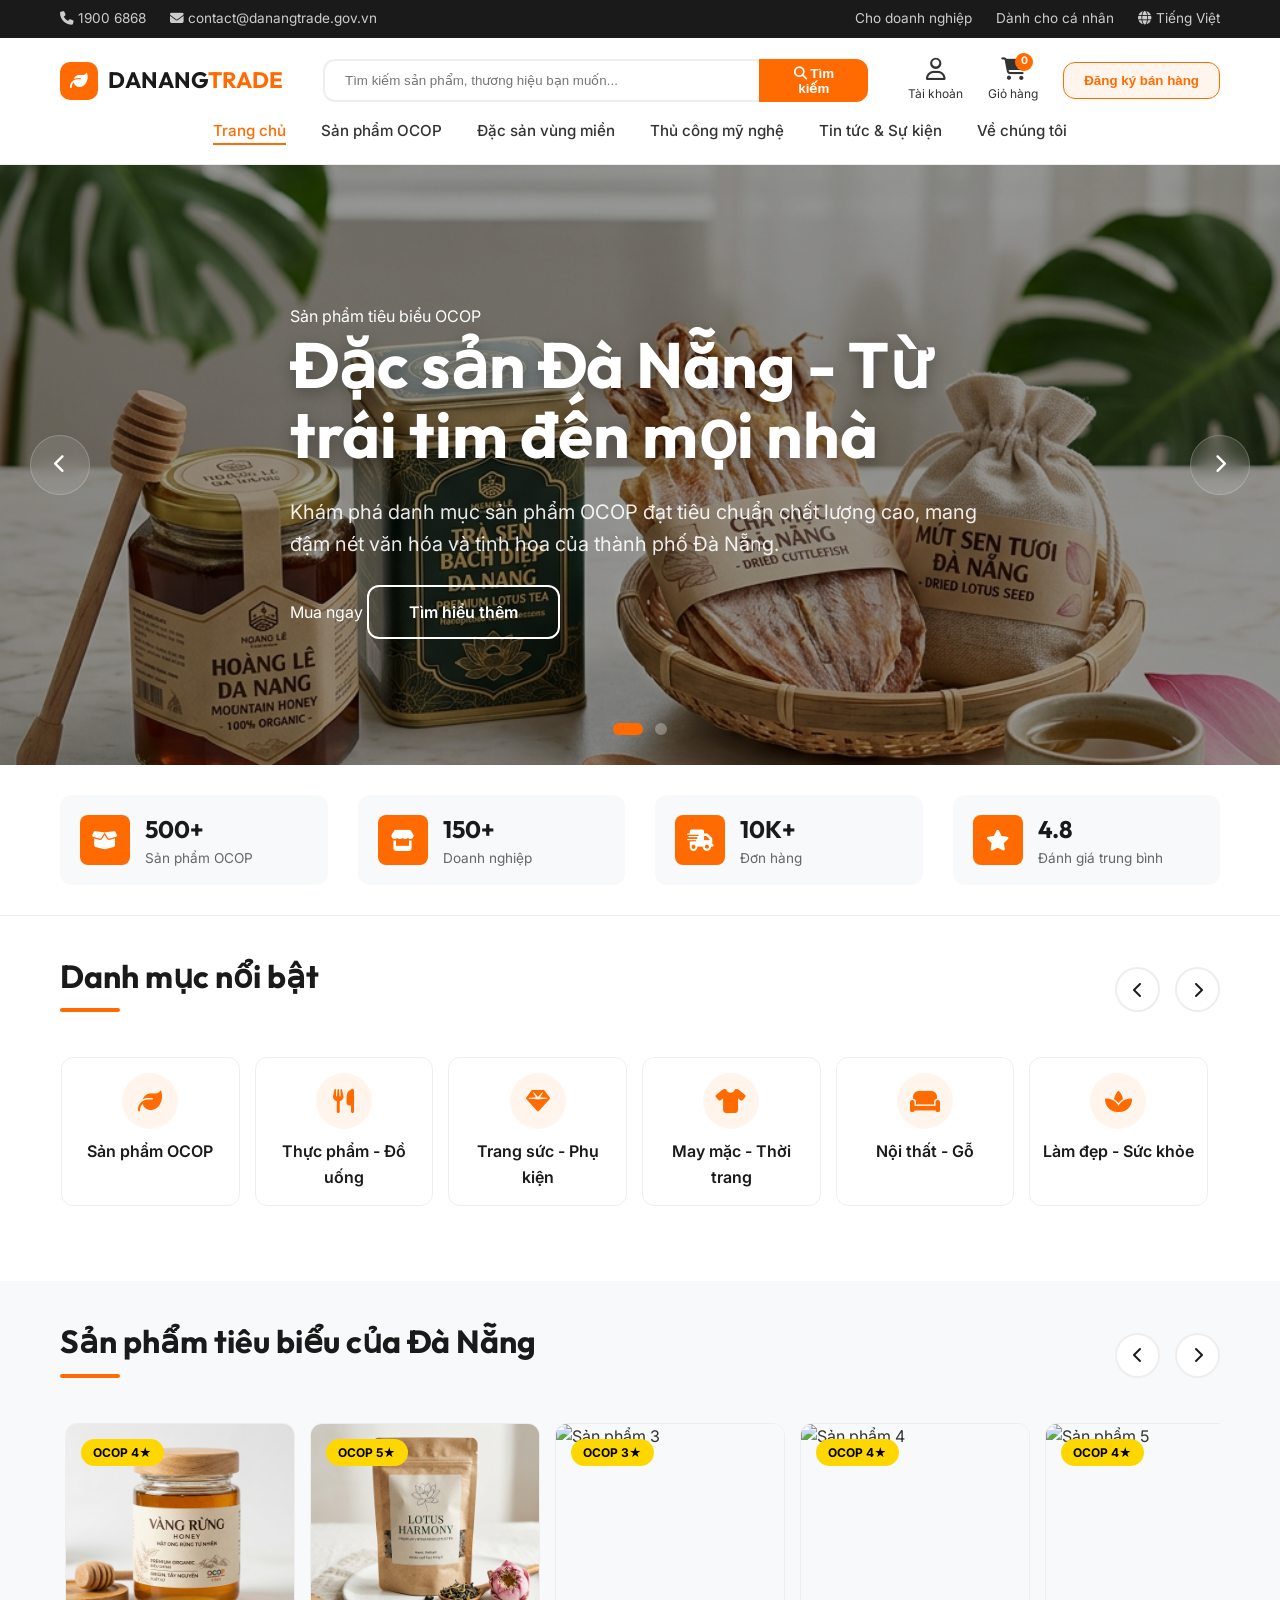
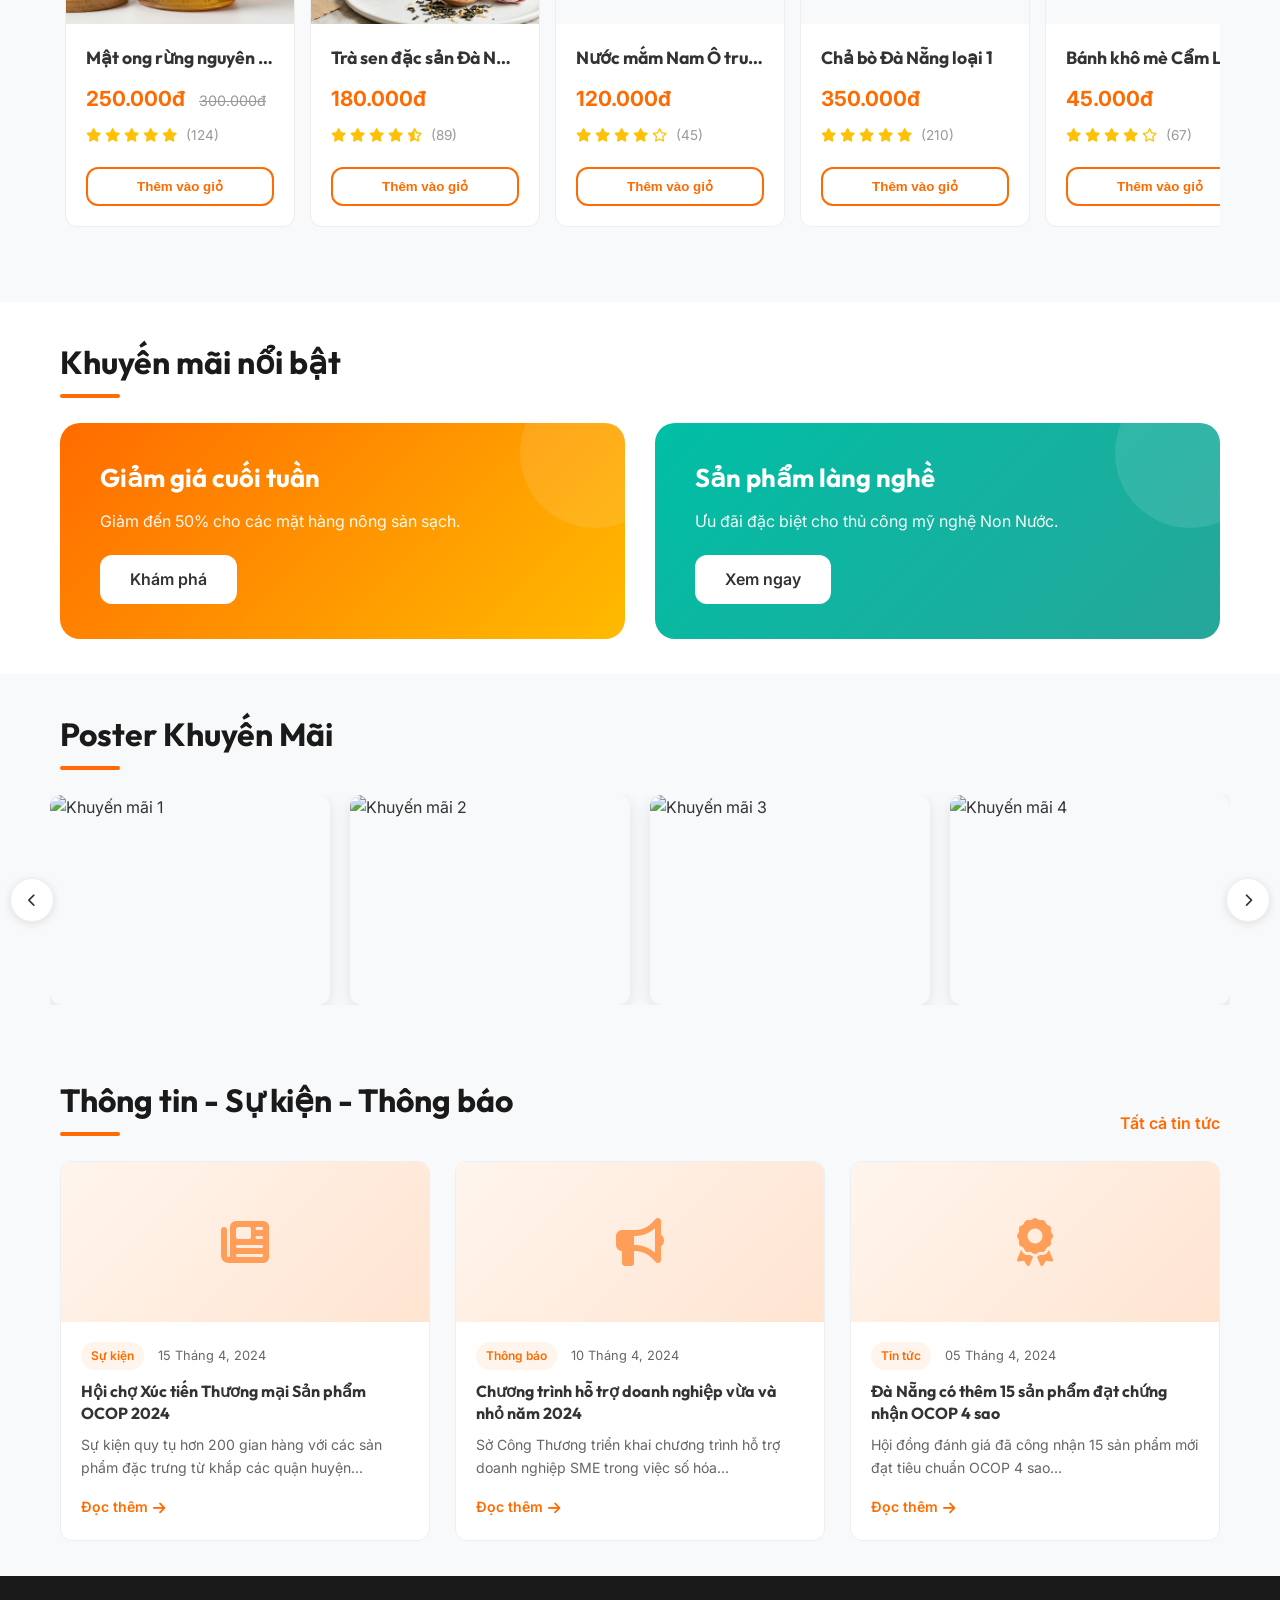
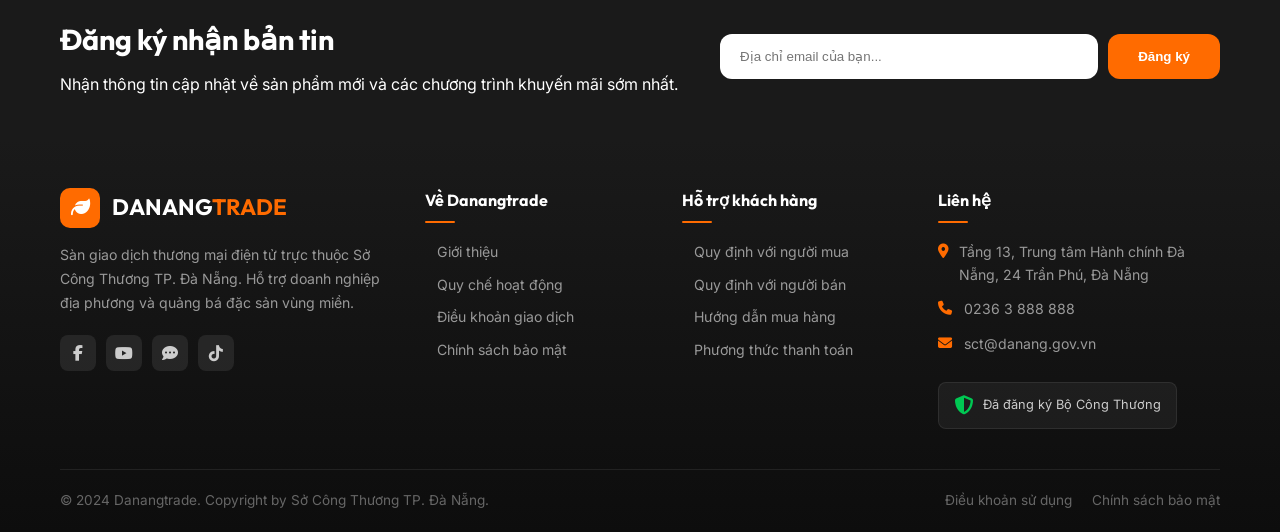
==== commit d3cbd43f: "feat: add promotional poster carousel with infinite scroll Add continuous scrolling carousel with pa" ====
--- a/index.html
+++ b/index.html
@@ -389,6 +389,121 @@
             </div>
         </section>
 
+        <!-- Promo Poster Carousel -->
+        <section class="promo-poster-section section-padding">
+            <div class="container">
+                <div class="section-header">
+                    <h2>Poster Khuyến Mãi</h2>
+                </div>
+            </div>
+            <div class="poster-carousel-container">
+                <button class="poster-nav poster-prev" aria-label="Previous"><i class="fa-solid fa-chevron-left"></i></button>
+                <div class="poster-carousel-wrapper">
+                    <div class="poster-carousel-track">
+                        <!-- Poster items - duplicated for seamless loop -->
+                        <div class="poster-item">
+                            <img src="https://images.unsplash.com/photo-1556742049-0cfed4f6a45d?w=400&h=300&fit=crop" alt="Khuyến mãi 1">
+                            <div class="poster-overlay">
+                                <span class="poster-badge">-50%</span>
+                            </div>
+                        </div>
+                        <div class="poster-item">
+                            <img src="https://images.unsplash.com/photo-1607082348824-0a96f2a4b9da?w=400&h=300&fit=crop" alt="Khuyến mãi 2">
+                            <div class="poster-overlay">
+                                <span class="poster-badge">Mua 1 Tặng 1</span>
+                            </div>
+                        </div>
+                        <div class="poster-item">
+                            <img src="https://images.unsplash.com/photo-1556742111-a301076d9d18?w=400&h=300&fit=crop" alt="Khuyến mãi 3">
+                            <div class="poster-overlay">
+                                <span class="poster-badge">Freeship</span>
+                            </div>
+                        </div>
+                        <div class="poster-item">
+                            <img src="https://images.unsplash.com/photo-1472851294608-062f824d29cc?w=400&h=300&fit=crop" alt="Khuyến mãi 4">
+                            <div class="poster-overlay">
+                                <span class="poster-badge">-30%</span>
+                            </div>
+                        </div>
+                        <div class="poster-item">
+                            <img src="https://images.unsplash.com/photo-1441986300917-64674bd600d8?w=400&h=300&fit=crop" alt="Khuyến mãi 5">
+                            <div class="poster-overlay">
+                                <span class="poster-badge">Hot Deal</span>
+                            </div>
+                        </div>
+                        <div class="poster-item">
+                            <img src="https://images.unsplash.com/photo-1607082349566-187342175e2f?w=400&h=300&fit=crop" alt="Khuyến mãi 6">
+                            <div class="poster-overlay">
+                                <span class="poster-badge">-40%</span>
+                            </div>
+                        </div>
+                        <div class="poster-item">
+                            <img src="https://images.unsplash.com/photo-1483985988355-763728e1935b?w=400&h=300&fit=crop" alt="Khuyến mãi 7">
+                            <div class="poster-overlay">
+                                <span class="poster-badge">Flash Sale</span>
+                            </div>
+                        </div>
+                        <div class="poster-item">
+                            <img src="https://images.unsplash.com/photo-1534452203293-494d7ddbf7e0?w=400&h=300&fit=crop" alt="Khuyến mãi 8">
+                            <div class="poster-overlay">
+                                <span class="poster-badge">-25%</span>
+                            </div>
+                        </div>
+                        <!-- Duplicate for seamless loop -->
+                        <div class="poster-item">
+                            <img src="https://images.unsplash.com/photo-1556742049-0cfed4f6a45d?w=400&h=300&fit=crop" alt="Khuyến mãi 1">
+                            <div class="poster-overlay">
+                                <span class="poster-badge">-50%</span>
+                            </div>
+                        </div>
+                        <div class="poster-item">
+                            <img src="https://images.unsplash.com/photo-1607082348824-0a96f2a4b9da?w=400&h=300&fit=crop" alt="Khuyến mãi 2">
+                            <div class="poster-overlay">
+                                <span class="poster-badge">Mua 1 Tặng 1</span>
+                            </div>
+                        </div>
+                        <div class="poster-item">
+                            <img src="https://images.unsplash.com/photo-1556742111-a301076d9d18?w=400&h=300&fit=crop" alt="Khuyến mãi 3">
+                            <div class="poster-overlay">
+                                <span class="poster-badge">Freeship</span>
+                            </div>
+                        </div>
+                        <div class="poster-item">
+                            <img src="https://images.unsplash.com/photo-1472851294608-062f824d29cc?w=400&h=300&fit=crop" alt="Khuyến mãi 4">
+                            <div class="poster-overlay">
+                                <span class="poster-badge">-30%</span>
+                            </div>
+                        </div>
+                        <div class="poster-item">
+                            <img src="https://images.unsplash.com/photo-1441986300917-64674bd600d8?w=400&h=300&fit=crop" alt="Khuyến mãi 5">
+                            <div class="poster-overlay">
+                                <span class="poster-badge">Hot Deal</span>
+                            </div>
+                        </div>
+                        <div class="poster-item">
+                            <img src="https://images.unsplash.com/photo-1607082349566-187342175e2f?w=400&h=300&fit=crop" alt="Khuyến mãi 6">
+                            <div class="poster-overlay">
+                                <span class="poster-badge">-40%</span>
+                            </div>
+                        </div>
+                        <div class="poster-item">
+                            <img src="https://images.unsplash.com/photo-1483985988355-763728e1935b?w=400&h=300&fit=crop" alt="Khuyến mãi 7">
+                            <div class="poster-overlay">
+                                <span class="poster-badge">Flash Sale</span>
+                            </div>
+                        </div>
+                        <div class="poster-item">
+                            <img src="https://images.unsplash.com/photo-1534452203293-494d7ddbf7e0?w=400&h=300&fit=crop" alt="Khuyến mãi 8">
+                            <div class="poster-overlay">
+                                <span class="poster-badge">-25%</span>
+                            </div>
+                        </div>
+                    </div>
+                </div>
+                <button class="poster-nav poster-next" aria-label="Next"><i class="fa-solid fa-chevron-right"></i></button>
+            </div>
+        </section>
+
         <!-- News Section -->
         <section class="news section-padding gray-bg">
             <div class="container">
--- a/styles.css
+++ b/styles.css
@@ -715,6 +715,126 @@
     display: inline-block;
 }
 
+/* --- Poster Carousel --- */
+.promo-poster-section {
+    background: var(--gray-bg);
+    overflow: hidden;
+}
+
+.poster-carousel-container {
+    position: relative;
+    width: 100%;
+    padding: 0 50px;
+}
+
+.poster-carousel-wrapper {
+    overflow: hidden;
+    width: 100%;
+}
+
+.poster-carousel-track {
+    display: flex;
+    gap: 20px;
+    animation: posterScroll 40s linear infinite;
+    width: fit-content;
+}
+
+.poster-carousel-container:hover .poster-carousel-track {
+    animation-play-state: paused;
+}
+
+@keyframes posterScroll {
+    0% {
+        transform: translateX(0);
+    }
+    100% {
+        transform: translateX(-50%);
+    }
+}
+
+.poster-item {
+    flex-shrink: 0;
+    width: 280px;
+    height: 210px;
+    border-radius: var(--radius-md);
+    overflow: hidden;
+    position: relative;
+    cursor: pointer;
+    transition: transform 0.3s;
+    box-shadow: 0 4px 15px rgba(0,0,0,0.1);
+}
+
+.poster-item:hover {
+    transform: scale(1.03);
+}
+
+.poster-item img {
+    width: 100%;
+    height: 100%;
+    object-fit: cover;
+}
+
+.poster-overlay {
+    position: absolute;
+    top: 0;
+    left: 0;
+    right: 0;
+    bottom: 0;
+    background: linear-gradient(180deg, rgba(0,0,0,0) 50%, rgba(0,0,0,0.6) 100%);
+    display: flex;
+    align-items: flex-end;
+    justify-content: flex-start;
+    padding: 15px;
+    opacity: 0;
+    transition: 0.3s;
+}
+
+.poster-item:hover .poster-overlay {
+    opacity: 1;
+}
+
+.poster-badge {
+    background: var(--primary-color);
+    color: var(--white);
+    padding: 6px 14px;
+    border-radius: 50px;
+    font-size: 0.85rem;
+    font-weight: 600;
+}
+
+.poster-nav {
+    position: absolute;
+    top: 50%;
+    transform: translateY(-50%);
+    width: 44px;
+    height: 44px;
+    background: var(--white);
+    border: 1px solid var(--border-color);
+    border-radius: 50%;
+    display: flex;
+    align-items: center;
+    justify-content: center;
+    cursor: pointer;
+    z-index: 10;
+    transition: 0.3s;
+    color: var(--text-color);
+    box-shadow: 0 2px 10px rgba(0,0,0,0.1);
+}
+
+.poster-nav:hover {
+    background: var(--primary-color);
+    color: var(--white);
+    border-color: var(--primary-color);
+}
+
+.poster-prev {
+    left: 10px;
+}
+
+.poster-next {
+    right: 10px;
+}
+
 /* --- News Section --- */
 .news-grid {
     display: grid;
@@ -1091,4 +1211,15 @@
     .hero-content h1 {
         font-size: 2rem;
     }
-}
+    .poster-carousel-container {
+        padding: 0 40px;
+    }
+    .poster-item {
+        width: 220px;
+        height: 165px;
+    }
+    .poster-nav {
+        width: 36px;
+        height: 36px;
+    }
+}
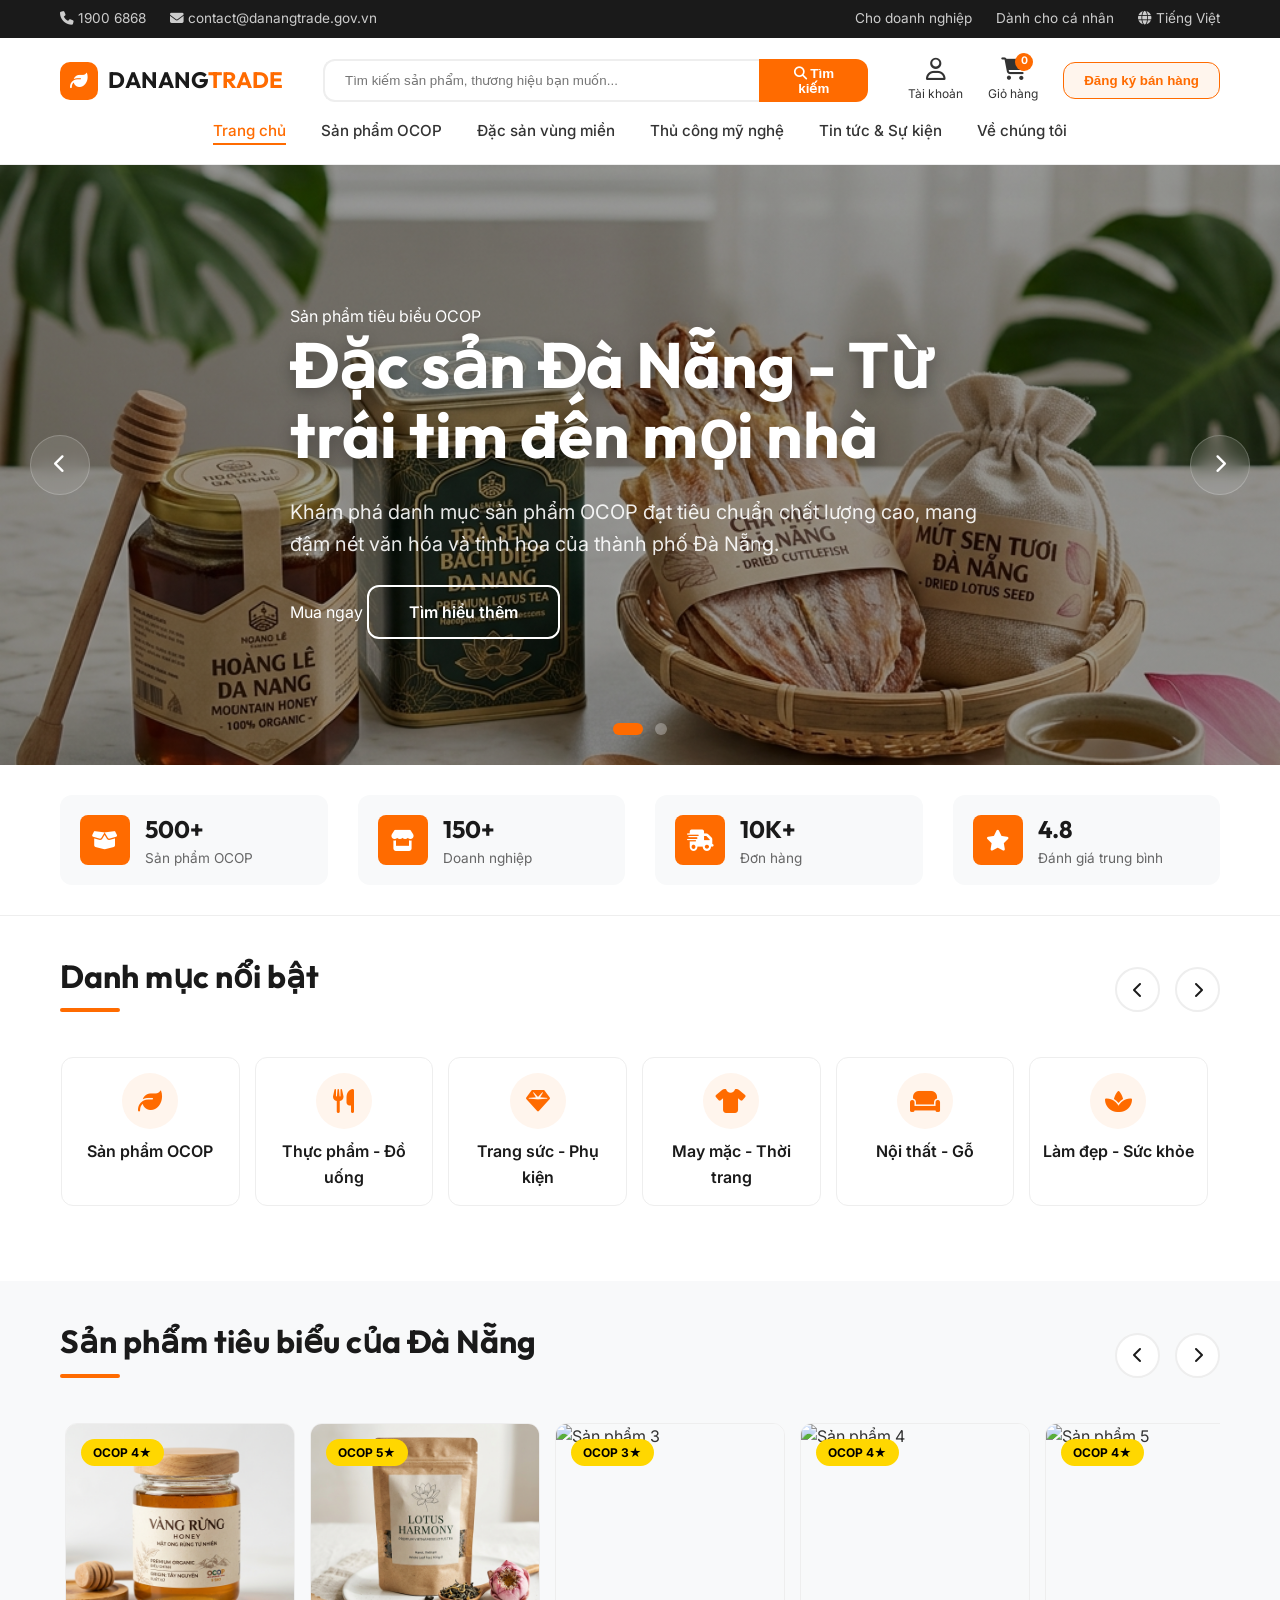
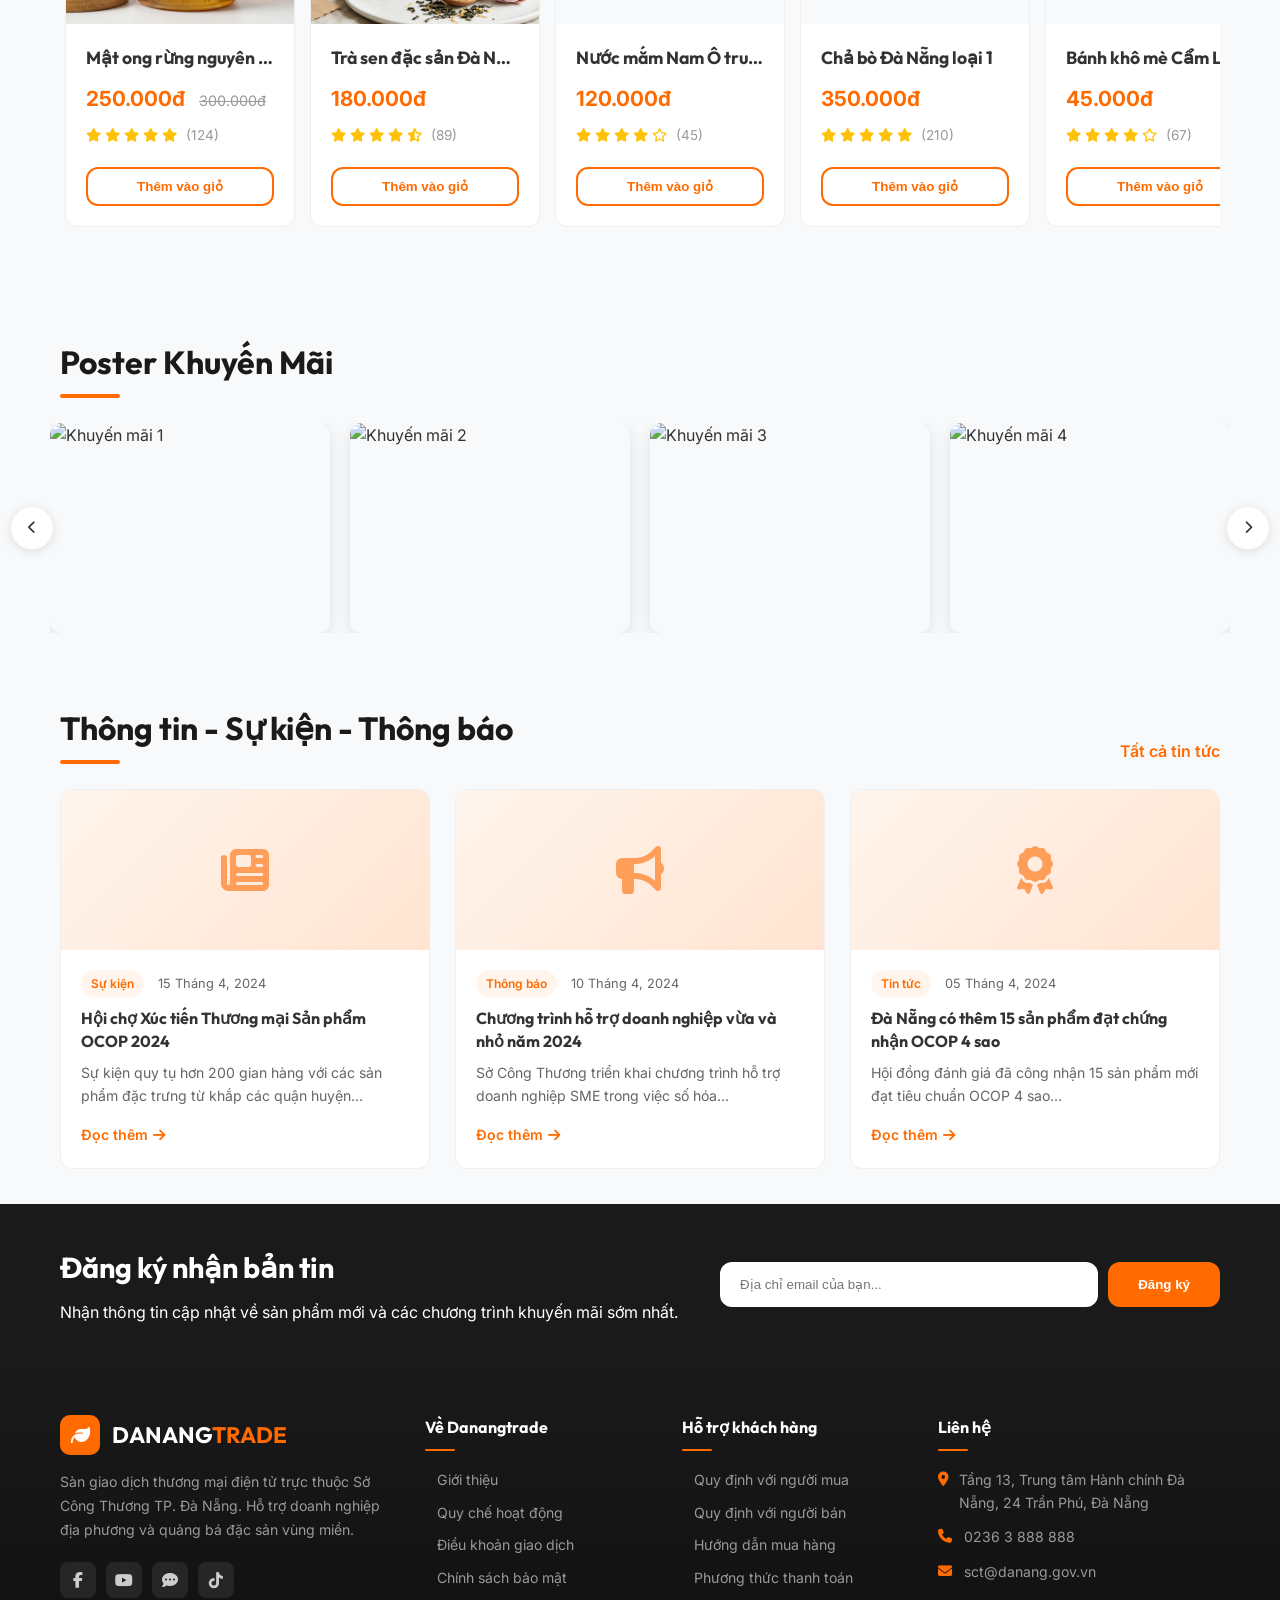
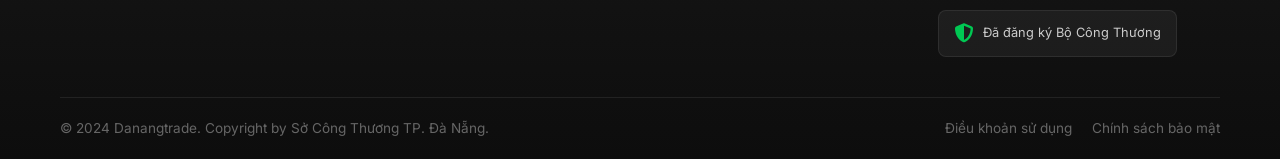
==== commit c6e152d7: "fix: remove Promotions Section and halve carousel animation speed Delete "Khuyến mãi nổi bật" and ad" ====
--- a/index.html
+++ b/index.html
@@ -364,31 +364,6 @@
             </div>
         </section>
 
-        <!-- Promotions Section -->
-        <section class="promotions section-padding">
-            <div class="container">
-                <div class="section-header">
-                    <h2>Khuyến mãi nổi bật</h2>
-                </div>
-                <div class="promo-banners">
-                    <div class="promo-card" style="background: linear-gradient(135deg, #FF6B00, #FFBB00);">
-                        <div class="promo-text">
-                            <h3>Giảm giá cuối tuần</h3>
-                            <p>Giảm đến 50% cho các mặt hàng nông sản sạch.</p>
-                            <a href="#" class="btn-white">Khám phá</a>
-                        </div>
-                    </div>
-                    <div class="promo-card" style="background: linear-gradient(135deg, #00BFA5, #26A69A);">
-                        <div class="promo-text">
-                            <h3>Sản phẩm làng nghề</h3>
-                            <p>Ưu đãi đặc biệt cho thủ công mỹ nghệ Non Nước.</p>
-                            <a href="#" class="btn-white">Xem ngay</a>
-                        </div>
-                    </div>
-                </div>
-            </div>
-        </section>
-
         <!-- Promo Poster Carousel -->
         <section class="promo-poster-section section-padding">
             <div class="container">
--- a/styles.css
+++ b/styles.css
@@ -735,7 +735,7 @@
 .poster-carousel-track {
     display: flex;
     gap: 20px;
-    animation: posterScroll 40s linear infinite;
+    animation: posterScroll 80s linear infinite;
     width: fit-content;
 }
 
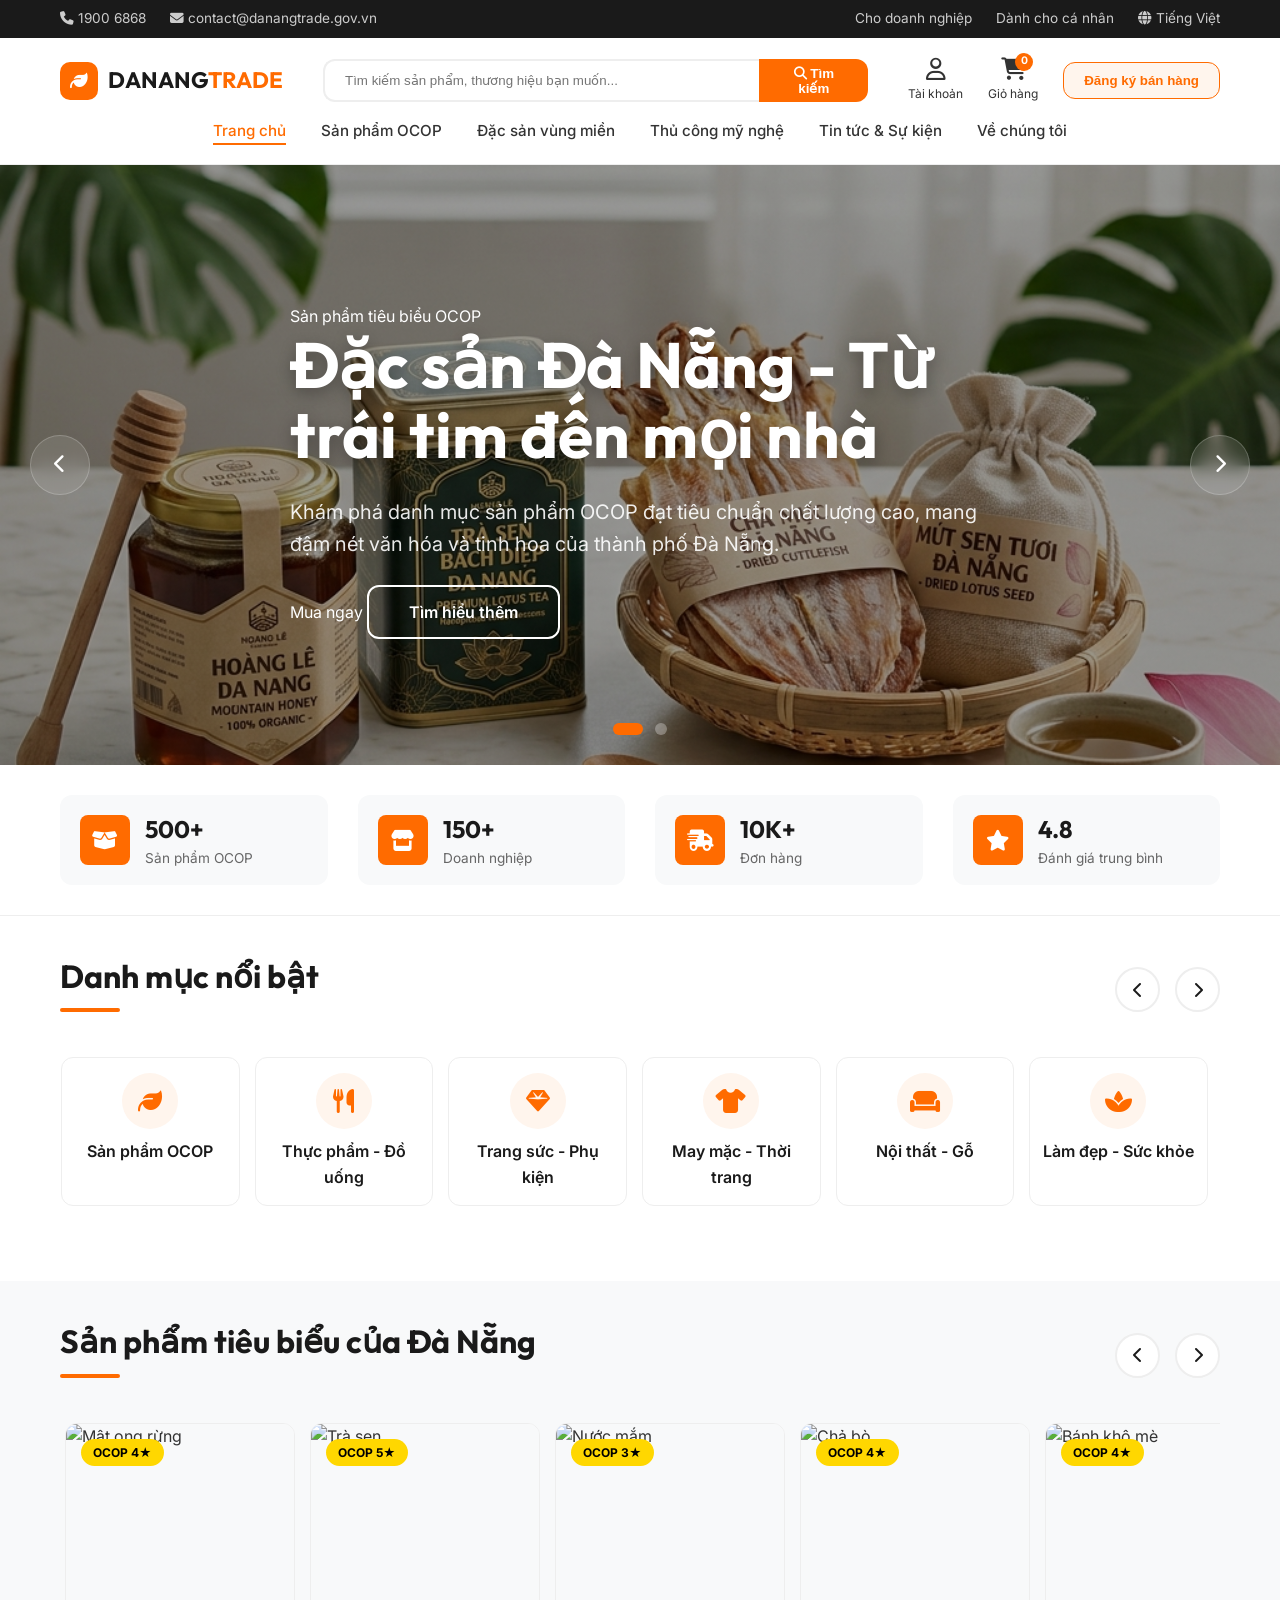
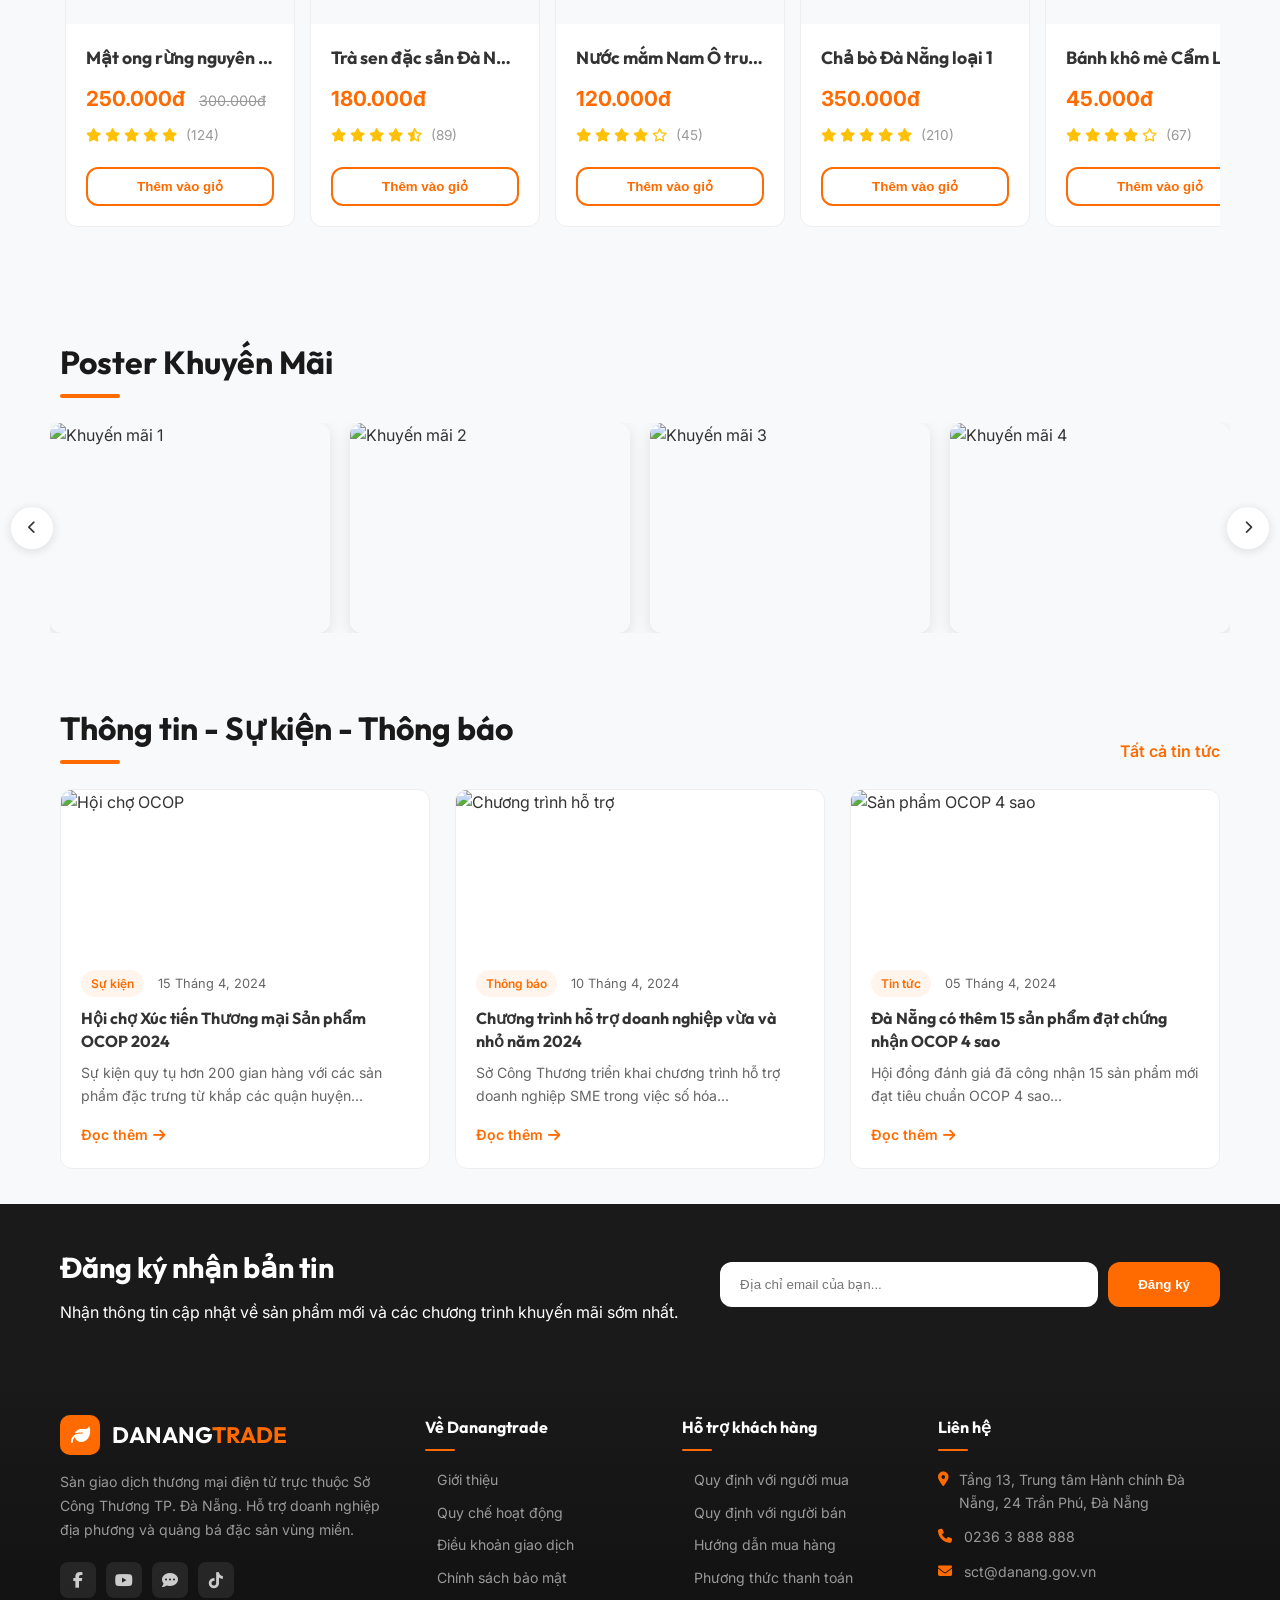
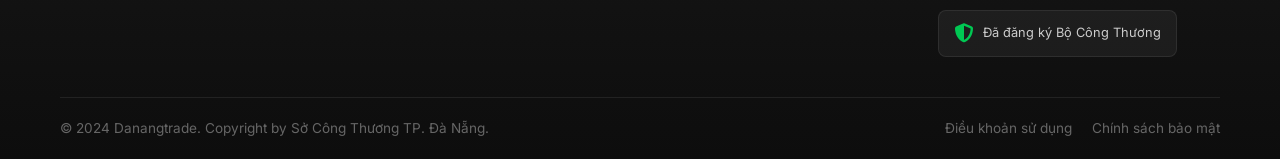
==== commit efb0df86: "feat: replace placeholders with real images Replace icons with actual images in product highlights a" ====
--- a/index.html
+++ b/index.html
@@ -229,7 +229,7 @@
                         <!-- Product 1 -->
                         <div class="product-card">
                             <div class="product-img">
-                                <img src="ocop_honey_premium_1776261116298.png" alt="Mật ong rừng">
+                                <img src="https://images.unsplash.com/photo-1587049633312-d02051b72338?w=300&h=300&fit=crop" alt="Mật ong rừng">
                                 <span class="badge-ocop">OCOP 4★</span>
                             </div>
                             <div class="product-info">
@@ -252,7 +252,7 @@
                         <!-- Product 2 -->
                         <div class="product-card">
                             <div class="product-img">
-                                <img src="ocop_lotus_tea_1776261162473.png" alt="Trà sen">
+                                <img src="https://images.unsplash.com/photo-1597318972413-78beea1c3c23?w=300&h=300&fit=crop" alt="Trà sen">
                                 <span class="badge-ocop">OCOP 5★</span>
                             </div>
                             <div class="product-info">
@@ -274,7 +274,7 @@
                         <!-- Product 3 -->
                         <div class="product-card">
                             <div class="product-img">
-                                <img src="media__1776262256286.png" alt="Sản phẩm 3">
+                                <img src="https://images.unsplash.com/photo-1585238341710-4ee4a1ae5f3d?w=300&h=300&fit=crop" alt="Nước mắm">
                                 <span class="badge-ocop">OCOP 3★</span>
                             </div>
                             <div class="product-info">
@@ -296,7 +296,7 @@
                         <!-- Product 4 -->
                         <div class="product-card">
                             <div class="product-img">
-                                <img src="media__1776262256286.png" alt="Sản phẩm 4">
+                                <img src="https://images.unsplash.com/photo-1599599810967-d8e3dfa80b37?w=300&h=300&fit=crop" alt="Chả bò">
                                 <span class="badge-ocop">OCOP 4★</span>
                             </div>
                             <div class="product-info">
@@ -318,7 +318,7 @@
                         <!-- Product 5 -->
                         <div class="product-card">
                             <div class="product-img">
-                                <img src="media__1776262256286.png" alt="Sản phẩm 5">
+                                <img src="https://images.unsplash.com/photo-1599599810490-b8b27a43b1bb?w=300&h=300&fit=crop" alt="Bánh khô mè">
                                 <span class="badge-ocop">OCOP 4★</span>
                             </div>
                             <div class="product-info">
@@ -489,9 +489,7 @@
                 <div class="news-grid">
                     <div class="news-card">
                         <div class="news-img">
-                            <div class="news-img-placeholder">
-                                <i class="fa-solid fa-newspaper"></i>
-                            </div>
+                            <img src="https://images.unsplash.com/photo-1552664730-d307ca884978?w=400&h=250&fit=crop" alt="Hội chợ OCOP">
                         </div>
                         <div class="news-content">
                             <span class="news-tag">Sự kiện</span>
@@ -503,9 +501,7 @@
                     </div>
                     <div class="news-card">
                         <div class="news-img">
-                            <div class="news-img-placeholder">
-                                <i class="fa-solid fa-bullhorn"></i>
-                            </div>
+                            <img src="https://images.unsplash.com/photo-1552664788-9dd45e76417e?w=400&h=250&fit=crop" alt="Chương trình hỗ trợ">
                         </div>
                         <div class="news-content">
                             <span class="news-tag">Thông báo</span>
@@ -517,9 +513,7 @@
                     </div>
                     <div class="news-card">
                         <div class="news-img">
-                            <div class="news-img-placeholder">
-                                <i class="fa-solid fa-award"></i>
-                            </div>
+                            <img src="https://images.unsplash.com/photo-1552664730-d307ca884978?w=400&h=250&fit=crop" alt="Sản phẩm OCOP 4 sao">
                         </div>
                         <div class="news-content">
                             <span class="news-tag">Tin tức</span>
--- a/styles.css
+++ b/styles.css
@@ -860,19 +860,15 @@
     overflow: hidden;
 }
 
-.news-img-placeholder {
+.news-img img {
     width: 100%;
     height: 100%;
-    background: linear-gradient(135deg, var(--primary-light) 0%, #FFE4D1 100%);
-    display: flex;
-    align-items: center;
-    justify-content: center;
-}
-
-.news-img-placeholder i {
-    font-size: 3rem;
-    color: var(--primary-color);
-    opacity: 0.6;
+    object-fit: cover;
+    transition: transform 0.3s;
+}
+
+.news-card:hover .news-img img {
+    transform: scale(1.05);
 }
 
 .news-content {
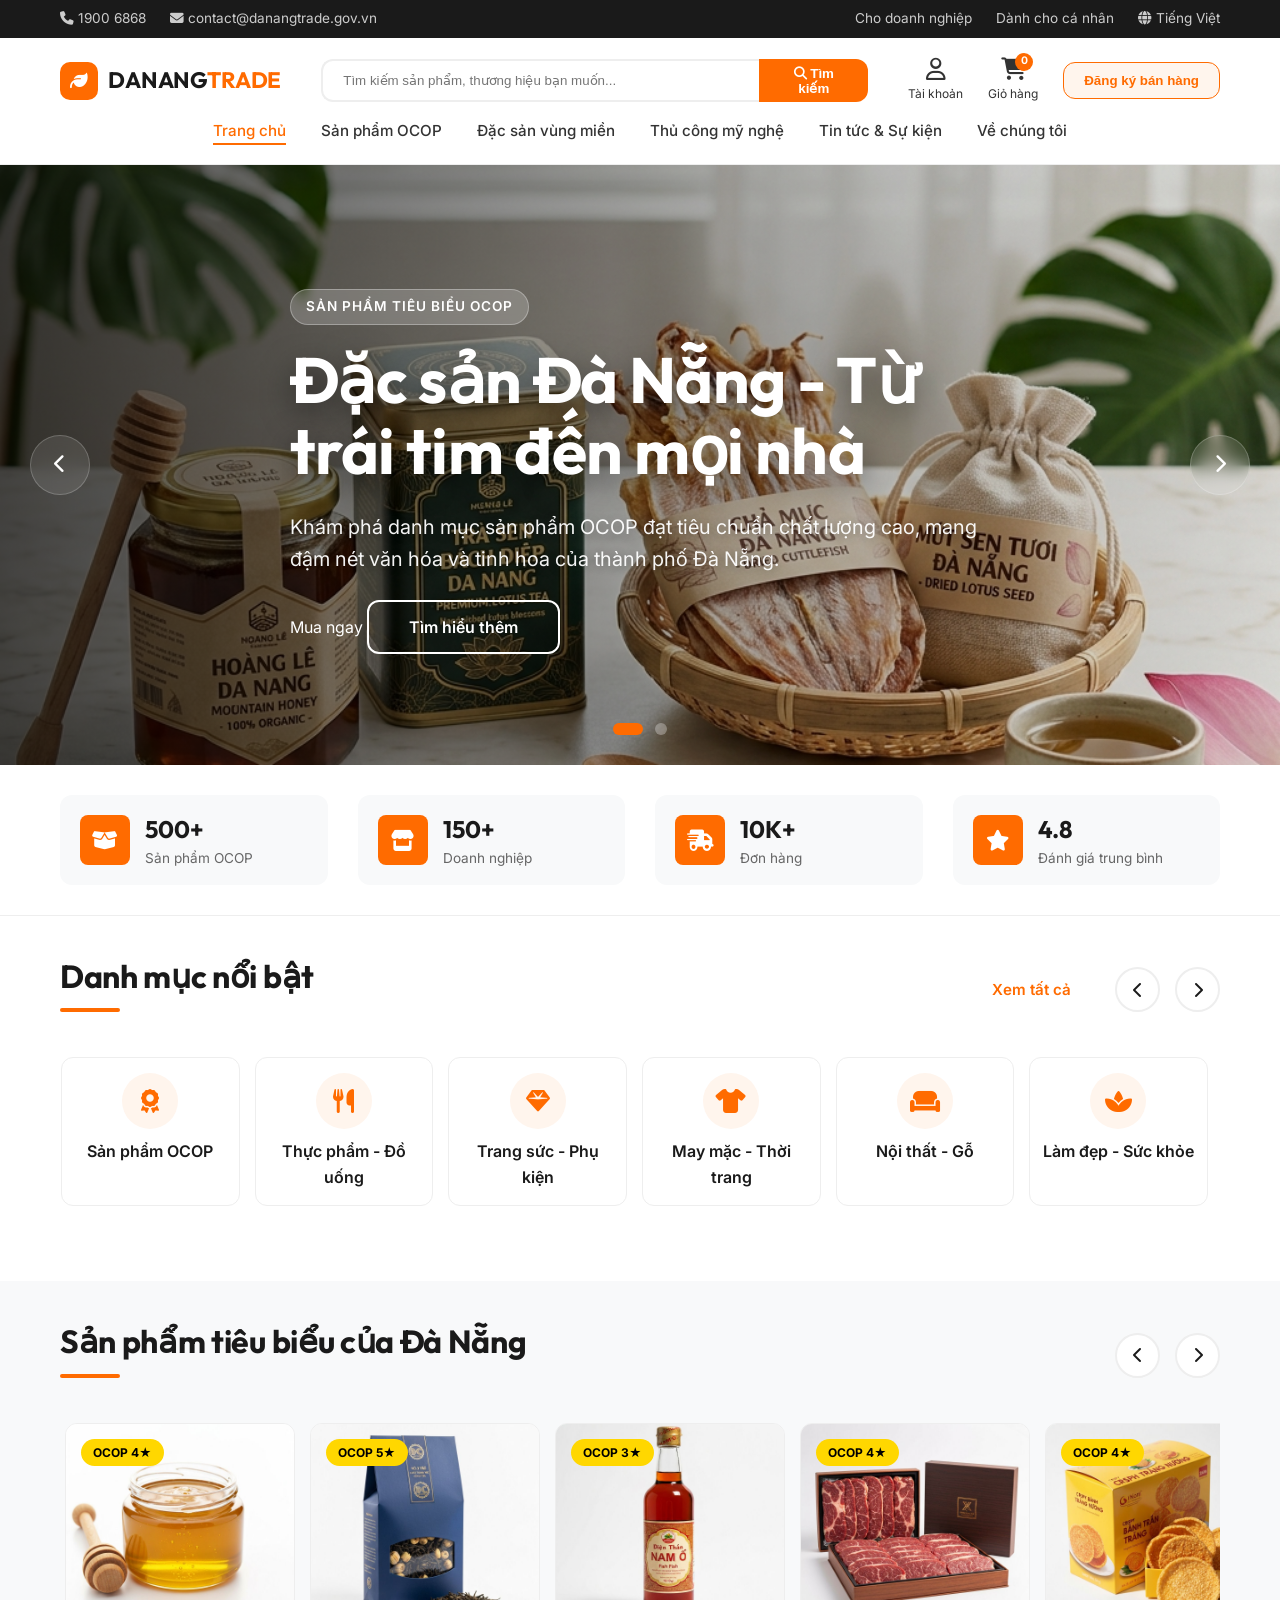
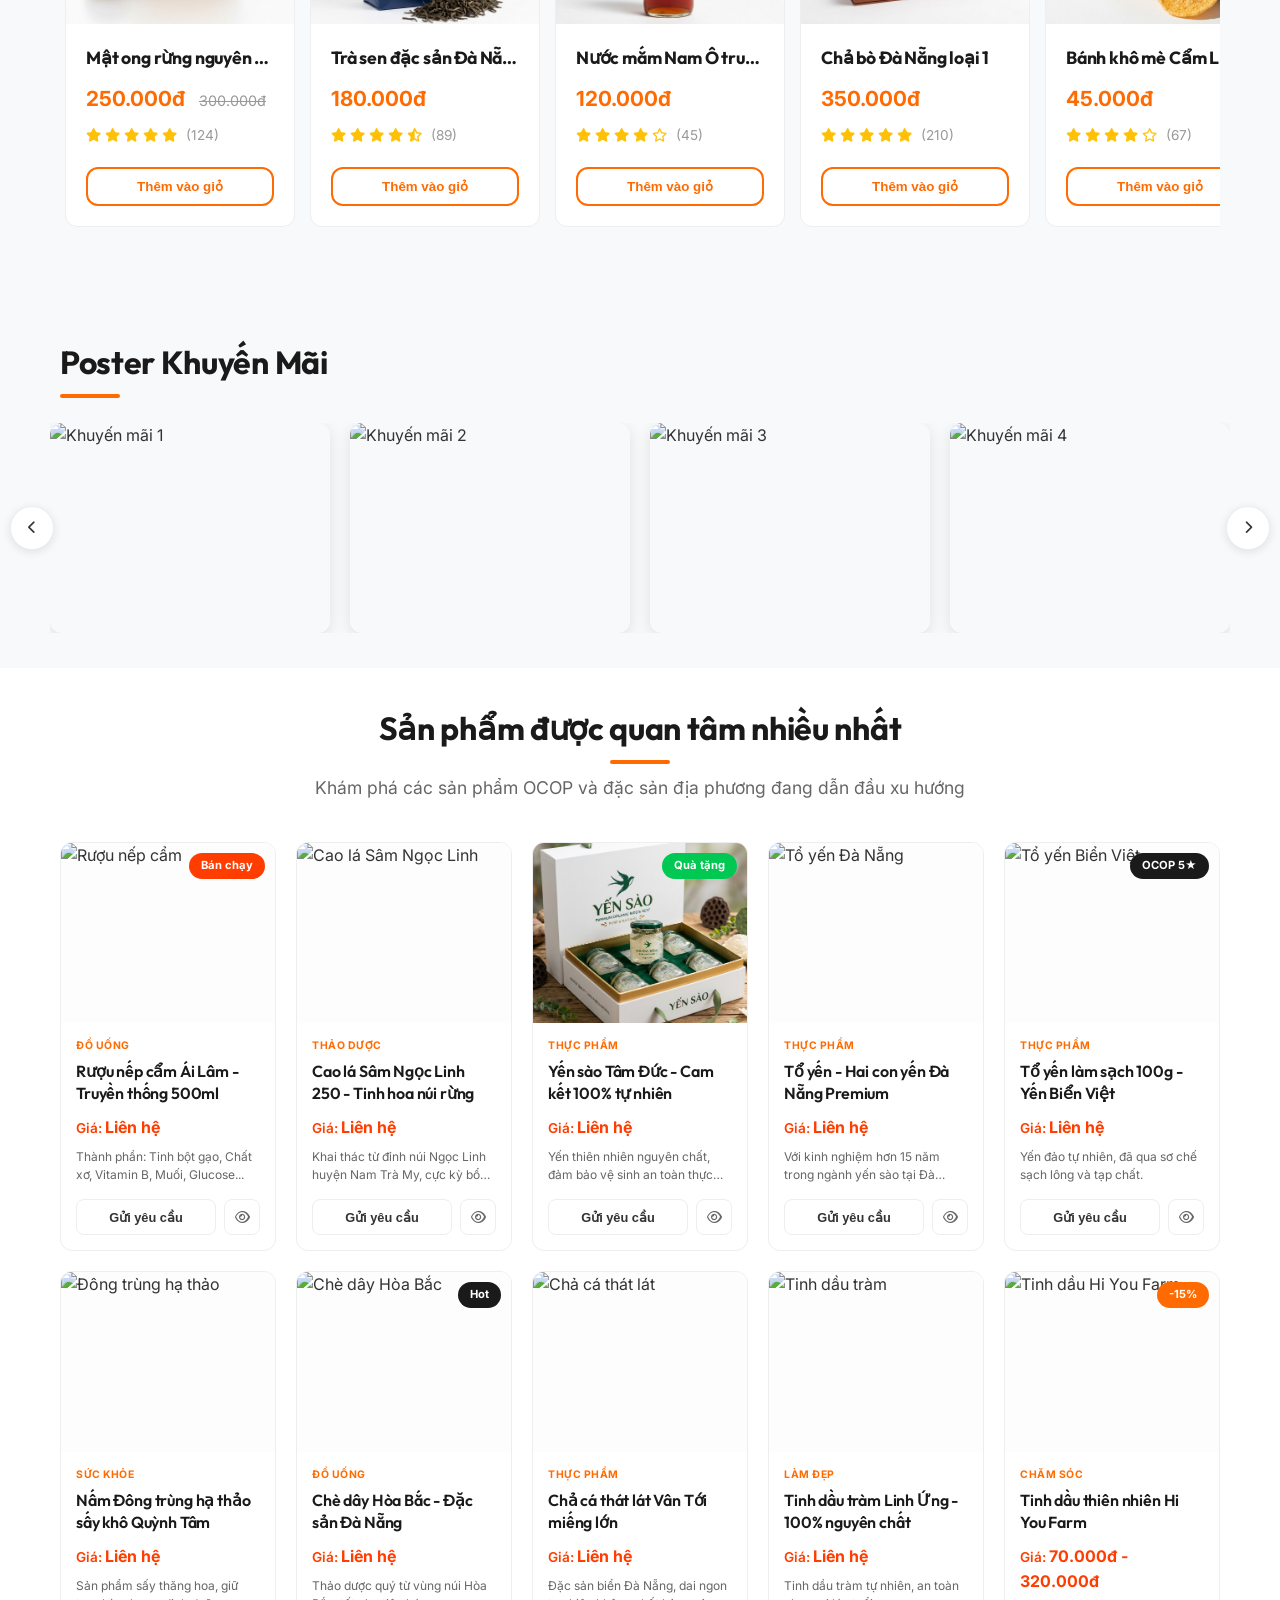
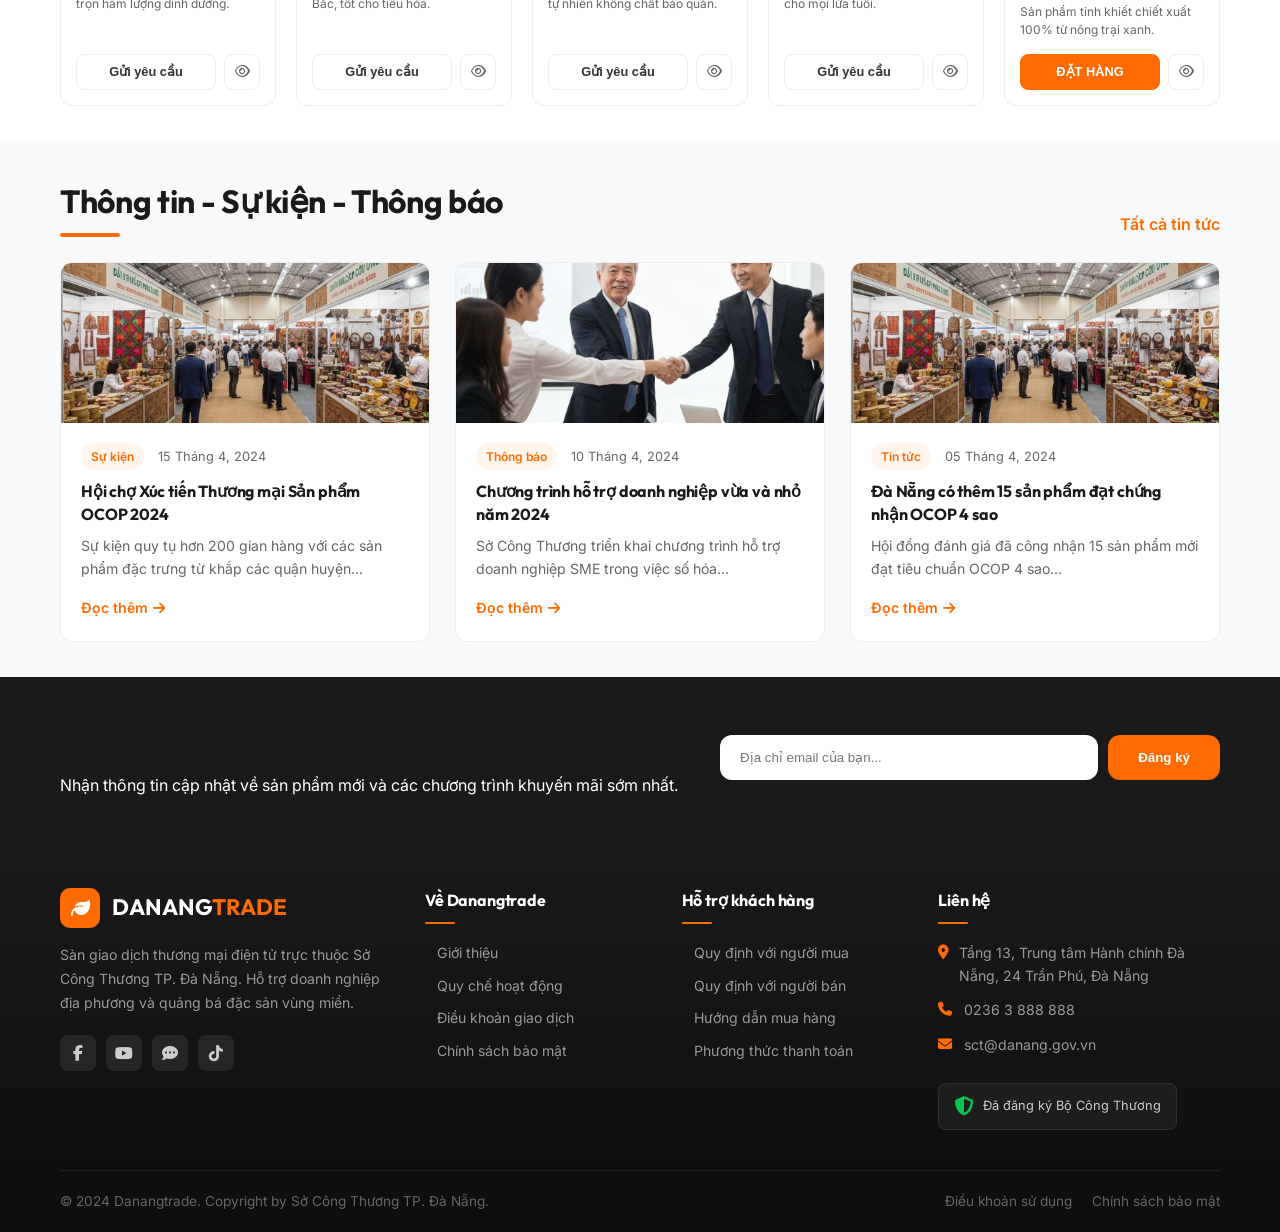
==== commit 67cc70f6: "feat: add san pham dc quan tam" ====
--- a/index.html
+++ b/index.html
@@ -58,8 +58,8 @@
         <nav class="main-nav">
             <div class="container">
                 <ul>
-                    <li><a href="#" class="active">Trang chủ</a></li>
-                    <li><a href="#">Sản phẩm OCOP</a></li>
+                    <li><a href="index.html" class="active">Trang chủ</a></li>
+                    <li><a href="ocop-products.html">Sản phẩm OCOP</a></li>
                     <li><a href="#">Đặc sản vùng miền</a></li>
                     <li><a href="#">Thủ công mỹ nghệ</a></li>
                     <li><a href="#">Tin tức & Sự kiện</a></li>
@@ -74,7 +74,7 @@
         <section class="hero-slider" id="main-hero">
             <div class="hero-wrapper">
                 <!-- Slide 1 -->
-                <div class="hero-slide active" style="background-image: linear-gradient(rgba(0,0,0,0.4), rgba(0,0,0,0.4)), url('danangtrade_hero_premium_1776261057249.png');">
+                <div class="hero-slide active" style="background-image: linear-gradient(to right, rgba(0,0,0,0.7) 0%, rgba(0,0,0,0.3) 60%, rgba(0,0,0,0.1) 100%), url('danangtrade_hero_premium_1776261057249.png');">
                     <div class="container">
                         <div class="hero-content">
                             <span class="badge">Sản phẩm tiêu biểu OCOP</span>
@@ -88,7 +88,7 @@
                     </div>
                 </div>
                 <!-- Slide 2 -->
-                <div class="hero-slide" style="background-image: linear-gradient(rgba(0,0,0,0.4), rgba(0,0,0,0.4)), url('media__1776260285239.png');">
+                <div class="hero-slide" style="background-image: linear-gradient(to right, rgba(0,0,0,0.7) 0%, rgba(0,0,0,0.3) 60%, rgba(0,0,0,0.1) 100%), url('media__1776260285239.png');">
                     <div class="container">
                         <div class="hero-content">
                             <span class="badge">Khuyến mãi cực sốc</span>
@@ -154,18 +154,21 @@
             <div class="container">
                 <div class="section-header">
                     <h2>Danh mục nổi bật</h2>
-                    <div class="slider-controls">
-                        <button class="slider-btn prev" id="cat-prev" aria-label="Previous"><i class="fa-solid fa-chevron-left"></i></button>
-                        <button class="slider-btn next" id="cat-next" aria-label="Next"><i class="fa-solid fa-chevron-right"></i></button>
+                    <div class="header-right-actions" style="display: flex; align-items: center; gap: 20px;">
+                        <a href="all-categories.html" class="view-all-btn">Xem tất cả <i class="fa-solid fa-grid-2"></i></a>
+                        <div class="slider-controls">
+                            <button class="slider-btn prev" id="cat-prev" aria-label="Previous"><i class="fa-solid fa-chevron-left"></i></button>
+                            <button class="slider-btn next" id="cat-next" aria-label="Next"><i class="fa-solid fa-chevron-right"></i></button>
+                        </div>
                     </div>
                 </div>
                 <div class="category-slider-wrapper">
                     <div class="category-grid" id="category-slider">
-                        <div class="category-item">
-                            <div class="icon-box"><i class="fa-solid fa-leaf"></i></div>
+                        <div class="category-item" onclick="location.href='ocop-products.html'" style="cursor: pointer;">
+                            <div class="icon-box"><i class="fa-solid fa-award"></i></div>
                             <span>Sản phẩm OCOP</span>
                         </div>
-                        <div class="category-item">
+                        <div class="category-item" onclick="location.href='ocop-category.html'" style="cursor: pointer;">
                             <div class="icon-box"><i class="fa-solid fa-utensils"></i></div>
                             <span>Thực phẩm - Đồ uống</span>
                         </div>
@@ -227,9 +230,9 @@
                 <div class="product-slider-wrapper">
                     <div class="product-grid" id="product-slider">
                         <!-- Product 1 -->
-                        <div class="product-card">
+                        <div class="product-card" onclick="location.href='product-detail.html'" style="cursor: pointer;">
                             <div class="product-img">
-                                <img src="https://images.unsplash.com/photo-1587049633312-d02051b72338?w=300&h=300&fit=crop" alt="Mật ong rừng">
+                                <img src="public/product-honey.jpg" alt="Mật ong rừng">
                                 <span class="badge-ocop">OCOP 4★</span>
                             </div>
                             <div class="product-info">
@@ -252,7 +255,7 @@
                         <!-- Product 2 -->
                         <div class="product-card">
                             <div class="product-img">
-                                <img src="https://images.unsplash.com/photo-1597318972413-78beea1c3c23?w=300&h=300&fit=crop" alt="Trà sen">
+                                <img src="public/product-tea.jpg" alt="Trà sen">
                                 <span class="badge-ocop">OCOP 5★</span>
                             </div>
                             <div class="product-info">
@@ -274,7 +277,7 @@
                         <!-- Product 3 -->
                         <div class="product-card">
                             <div class="product-img">
-                                <img src="https://images.unsplash.com/photo-1585238341710-4ee4a1ae5f3d?w=300&h=300&fit=crop" alt="Nước mắm">
+                                <img src="public/product-fish-sauce.jpg" alt="Nước mắm">
                                 <span class="badge-ocop">OCOP 3★</span>
                             </div>
                             <div class="product-info">
@@ -296,7 +299,7 @@
                         <!-- Product 4 -->
                         <div class="product-card">
                             <div class="product-img">
-                                <img src="https://images.unsplash.com/photo-1599599810967-d8e3dfa80b37?w=300&h=300&fit=crop" alt="Chả bò">
+                                <img src="public/product-cha-bo.jpg" alt="Chả bò">
                                 <span class="badge-ocop">OCOP 4★</span>
                             </div>
                             <div class="product-info">
@@ -318,7 +321,7 @@
                         <!-- Product 5 -->
                         <div class="product-card">
                             <div class="product-img">
-                                <img src="https://images.unsplash.com/photo-1599599810490-b8b27a43b1bb?w=300&h=300&fit=crop" alt="Bánh khô mè">
+                                <img src="public/product-banh.jpg" alt="Bánh khô mè">
                                 <span class="badge-ocop">OCOP 4★</span>
                             </div>
                             <div class="product-info">
@@ -478,6 +481,194 @@
                 <button class="poster-nav poster-next" aria-label="Next"><i class="fa-solid fa-chevron-right"></i></button>
             </div>
         </section>
+        
+        <!-- Most Popular Products Grid -->
+        <section class="popular-products section-padding">
+            <div class="container">
+                <div class="section-header center-header">
+                    <h2>Sản phẩm được quan tâm nhiều nhất</h2>
+                    <p class="subtitle">Khám phá các sản phẩm OCOP và đặc sản địa phương đang dẫn đầu xu hướng</p>
+                </div>
+                
+                <div class="trending-grid">
+                    <!-- Product 1 -->
+                    <div class="trending-card">
+                        <div class="trending-img">
+                            <img src="https://images.unsplash.com/photo-1510850478920-64ad5467b3ca?w=400&h=300&fit=crop" alt="Rượu nếp cẩm">
+                            <span class="trending-badge hot">Bán chạy</span>
+                        </div>
+                        <div class="trending-info">
+                            <span class="category-tag">Đồ uống</span>
+                            <h3>Rượu nếp cẩm Ái Lâm - Truyền thống 500ml</h3>
+                            <p class="trending-price">Giá: <span>Liên hệ</span></p>
+                            <p class="trending-desc">Thành phần: Tinh bột gạo, Chất xơ, Vitamin B, Muối, Glucose...</p>
+                            <div class="trending-actions">
+                                <button class="btn-outline">Gửi yêu cầu</button>
+                                <button class="btn-details"><i class="fa-regular fa-eye"></i></button>
+                            </div>
+                        </div>
+                    </div>
+
+                    <!-- Product 2 -->
+                    <div class="trending-card">
+                        <div class="trending-img">
+                            <img src="https://images.unsplash.com/photo-1627725841445-661767118274?w=400&h=300&fit=crop" alt="Cao lá Sâm Ngọc Linh">
+                        </div>
+                        <div class="trending-info">
+                            <span class="category-tag">Thảo dược</span>
+                            <h3>Cao lá Sâm Ngọc Linh 250 - Tinh hoa núi rừng</h3>
+                            <p class="trending-price">Giá: <span>Liên hệ</span></p>
+                            <p class="trending-desc">Khai thác từ đỉnh núi Ngọc Linh huyện Nam Trà My, cực kỳ bổ dưỡng.</p>
+                            <div class="trending-actions">
+                                <button class="btn-outline">Gửi yêu cầu</button>
+                                <button class="btn-details"><i class="fa-regular fa-eye"></i></button>
+                            </div>
+                        </div>
+                    </div>
+
+                    <!-- Product 3 -->
+                    <div class="trending-card">
+                        <div class="trending-img">
+                            <img src="public/yen-sao.png" alt="Yến sào Tâm Đức">
+                            <span class="trending-badge gift">Quà tặng</span>
+                        </div>
+                        <div class="trending-info">
+                            <span class="category-tag">Thực phẩm</span>
+                            <h3>Yến sào Tâm Đức - Cam kết 100% tự nhiên</h3>
+                            <p class="trending-price">Giá: <span>Liên hệ</span></p>
+                            <p class="trending-desc">Yến thiên nhiên nguyên chất, đảm bảo vệ sinh an toàn thực phẩm.</p>
+                            <div class="trending-actions">
+                                <button class="btn-outline">Gửi yêu cầu</button>
+                                <button class="btn-details"><i class="fa-regular fa-eye"></i></button>
+                            </div>
+                        </div>
+                    </div>
+
+                    <!-- Product 4 -->
+                    <div class="trending-card">
+                        <div class="trending-img">
+                            <img src="https://images.unsplash.com/photo-1614749666991-6286529323ea?w=400&h=300&fit=crop" alt="Tổ yến Đà Nẵng">
+                        </div>
+                        <div class="trending-info">
+                            <span class="category-tag">Thực phẩm</span>
+                            <h3>Tổ yến - Hai con yến Đà Nẵng Premium</h3>
+                            <p class="trending-price">Giá: <span>Liên hệ</span></p>
+                            <p class="trending-desc">Với kinh nghiệm hơn 15 năm trong ngành yến sào tại Đà Nẵng.</p>
+                            <div class="trending-actions">
+                                <button class="btn-outline">Gửi yêu cầu</button>
+                                <button class="btn-details"><i class="fa-regular fa-eye"></i></button>
+                            </div>
+                        </div>
+                    </div>
+
+                    <!-- Product 5 -->
+                    <div class="trending-card">
+                        <div class="trending-img">
+                            <img src="https://images.unsplash.com/photo-1544022613-e87ca75a784a?w=400&h=300&fit=crop" alt="Tổ yến Biển Việt">
+                            <span class="trending-badge">OCOP 5★</span>
+                        </div>
+                        <div class="trending-info">
+                            <span class="category-tag">Thực phẩm</span>
+                            <h3>Tổ yến làm sạch 100g - Yến Biển Việt</h3>
+                            <p class="trending-price">Giá: <span>Liên hệ</span></p>
+                            <p class="trending-desc">Yến đảo tự nhiên, đã qua sơ chế sạch lông và tạp chất.</p>
+                            <div class="trending-actions">
+                                <button class="btn-outline">Gửi yêu cầu</button>
+                                <button class="btn-details"><i class="fa-regular fa-eye"></i></button>
+                            </div>
+                        </div>
+                    </div>
+
+                    <!-- Product 6 -->
+                    <div class="trending-card">
+                        <div class="trending-img">
+                            <img src="https://images.unsplash.com/photo-1490885578174-acda8905c2c6?w=400&h=300&fit=crop" alt="Đông trùng hạ thảo">
+                        </div>
+                        <div class="trending-info">
+                            <span class="category-tag">Sức khỏe</span>
+                            <h3>Nấm Đông trùng hạ thảo sấy khô Quỳnh Tâm</h3>
+                            <p class="trending-price">Giá: <span>Liên hệ</span></p>
+                            <p class="trending-desc">Sản phẩm sấy thăng hoa, giữ trọn hàm lượng dinh dưỡng.</p>
+                            <div class="trending-actions">
+                                <button class="btn-outline">Gửi yêu cầu</button>
+                                <button class="btn-details"><i class="fa-regular fa-eye"></i></button>
+                            </div>
+                        </div>
+                    </div>
+
+                    <!-- Product 7 -->
+                    <div class="trending-card">
+                        <div class="trending-img">
+                            <img src="https://images.unsplash.com/photo-1564890369478-c89ca6d9cde9?w=400&h=300&fit=crop" alt="Chè dây Hòa Bắc">
+                            <span class="trending-badge">Hot</span>
+                        </div>
+                        <div class="trending-info">
+                            <span class="category-tag">Đồ uống</span>
+                            <h3>Chè dây Hòa Bắc - Đặc sản Đà Nẵng</h3>
+                            <p class="trending-price">Giá: <span>Liên hệ</span></p>
+                            <p class="trending-desc">Thảo dược quý từ vùng núi Hòa Bắc, tốt cho tiêu hóa.</p>
+                            <div class="trending-actions">
+                                <button class="btn-outline">Gửi yêu cầu</button>
+                                <button class="btn-details"><i class="fa-regular fa-eye"></i></button>
+                            </div>
+                        </div>
+                    </div>
+
+                    <!-- Product 8 -->
+                    <div class="trending-card">
+                        <div class="trending-img">
+                            <img src="https://images.unsplash.com/photo-1516714435131-44d6b64dc3a2?w=400&h=300&fit=crop" alt="Chả cá thát lát">
+                        </div>
+                        <div class="trending-info">
+                            <span class="category-tag">Thực phẩm</span>
+                            <h3>Chả cá thát lát Vân Tới miếng lớn</h3>
+                            <p class="trending-price">Giá: <span>Liên hệ</span></p>
+                            <p class="trending-desc">Đặc sản biển Đà Nẵng, dai ngon tự nhiên không chất bảo quản.</p>
+                            <div class="trending-actions">
+                                <button class="btn-outline">Gửi yêu cầu</button>
+                                <button class="btn-details"><i class="fa-regular fa-eye"></i></button>
+                            </div>
+                        </div>
+                    </div>
+
+                    <!-- Product 9 -->
+                    <div class="trending-card">
+                        <div class="trending-img">
+                            <img src="https://images.unsplash.com/photo-1608571423902-eed4a5ad8108?w=400&h=300&fit=crop" alt="Tinh dầu tràm">
+                        </div>
+                        <div class="trending-info">
+                            <span class="category-tag">Làm đẹp</span>
+                            <h3>Tinh dầu tràm Linh Ứng - 100% nguyên chất</h3>
+                            <p class="trending-price">Giá: <span>Liên hệ</span></p>
+                            <p class="trending-desc">Tinh dầu tràm tự nhiên, an toàn cho mọi lứa tuổi.</p>
+                            <div class="trending-actions">
+                                <button class="btn-outline">Gửi yêu cầu</button>
+                                <button class="btn-details"><i class="fa-regular fa-eye"></i></button>
+                            </div>
+                        </div>
+                    </div>
+
+                    <!-- Product 10 -->
+                    <div class="trending-card">
+                        <div class="trending-img">
+                            <img src="https://images.unsplash.com/photo-1473679408190-0693dd22fe6a?w=400&h=300&fit=crop" alt="Tinh dầu Hi You Farm">
+                            <span class="trending-badge sale">-15%</span>
+                        </div>
+                        <div class="trending-info">
+                            <span class="category-tag">Chăm sóc</span>
+                            <h3>Tinh dầu thiên nhiên Hi You Farm</h3>
+                            <p class="trending-price">Giá: <span>70.000đ - 320.000đ</span></p>
+                            <p class="trending-desc">Sản phẩm tinh khiết chiết xuất 100% từ nông trại xanh.</p>
+                            <div class="trending-actions">
+                                <button class="btn-primary-card">ĐẶT HÀNG</button>
+                                <button class="btn-details"><i class="fa-regular fa-eye"></i></button>
+                            </div>
+                        </div>
+                    </div>
+                </div>
+            </div>
+        </section>
+
 
         <!-- News Section -->
         <section class="news section-padding gray-bg">
@@ -489,7 +680,7 @@
                 <div class="news-grid">
                     <div class="news-card">
                         <div class="news-img">
-                            <img src="https://images.unsplash.com/photo-1552664730-d307ca884978?w=400&h=250&fit=crop" alt="Hội chợ OCOP">
+                            <img src="public/news-ocop-fair.jpg" alt="Hội chợ OCOP">
                         </div>
                         <div class="news-content">
                             <span class="news-tag">Sự kiện</span>
@@ -501,7 +692,7 @@
                     </div>
                     <div class="news-card">
                         <div class="news-img">
-                            <img src="https://images.unsplash.com/photo-1552664788-9dd45e76417e?w=400&h=250&fit=crop" alt="Chương trình hỗ trợ">
+                            <img src="public/news-support.jpg" alt="Chương trình hỗ trợ">
                         </div>
                         <div class="news-content">
                             <span class="news-tag">Thông báo</span>
@@ -513,7 +704,7 @@
                     </div>
                     <div class="news-card">
                         <div class="news-img">
-                            <img src="https://images.unsplash.com/photo-1552664730-d307ca884978?w=400&h=250&fit=crop" alt="Sản phẩm OCOP 4 sao">
+                            <img src="public/news-ocop-fair.jpg" alt="Sản phẩm OCOP 4 sao">
                         </div>
                         <div class="news-content">
                             <span class="news-tag">Tin tức</span>
--- a/styles.css
+++ b/styles.css
@@ -33,8 +33,15 @@
     overflow-x: hidden;
 }
 
-h1, h2, h3, h4, .logo {
+h1, h2, h3, h4, .logo, .product-title {
     font-family: 'Outfit', sans-serif;
+    letter-spacing: -0.01em;
+    color: var(--secondary-color);
+}
+
+.trending-info h3, .mini-info h4, .category-card h4, .side-product-info h4 {
+    line-height: 1.4;
+    font-weight: 600;
 }
 
 ul {
@@ -320,17 +327,34 @@
     opacity: 1;
 }
 
+.hero-content .badge {
+    display: inline-block;
+    padding: 6px 15px;
+    background: rgba(255, 255, 255, 0.2);
+    backdrop-filter: blur(5px);
+    border: 1px solid rgba(255, 255, 255, 0.3);
+    color: var(--white);
+    border-radius: 50px;
+    font-size: 0.85rem;
+    font-weight: 600;
+    margin-bottom: 20px;
+    text-transform: uppercase;
+    letter-spacing: 1px;
+}
+
 .hero-content h1 {
     font-size: 4rem;
     line-height: 1.1;
     margin-bottom: 25px;
-    text-shadow: 0 5px 15px rgba(0,0,0,0.3);
+    text-shadow: 0 10px 30px rgba(0,0,0,0.5);
+    color: var(--white);
 }
 
 .hero-content p {
     font-size: 1.25rem;
-    color: rgba(255,255,255,0.9);
+    color: rgba(255,255,255,0.95);
     margin-bottom: 40px;
+    text-shadow: 0 2px 10px rgba(0,0,0,0.3);
 }
 
 .btn-secondary-white {
@@ -1219,3 +1243,1123 @@
         height: 36px;
     }
 }
+
+/* --- Popular Products Grid Section --- */
+.center-header {
+    text-align: center;
+    flex-direction: column;
+    align-items: center;
+}
+
+.center-header h2::after {
+    left: 50%;
+    transform: translateX(-50%);
+}
+
+.subtitle {
+    margin-top: 10px;
+    color: var(--text-muted);
+    font-size: 1.1rem;
+}
+
+.trending-grid {
+    display: grid;
+    grid-template-columns: repeat(5, 1fr);
+    gap: 20px;
+    margin-top: 40px;
+}
+
+.trending-card {
+    background: var(--white);
+    border-radius: var(--radius-md);
+    overflow: hidden;
+    border: 1px solid var(--border-color);
+    transition: all 0.4s cubic-bezier(0.165, 0.84, 0.44, 1);
+    display: flex;
+    flex-direction: column;
+}
+
+.trending-card:hover {
+    transform: translateY(-10px);
+    box-shadow: 0 20px 40px rgba(0, 0, 0, 0.08);
+    border-color: var(--primary-light);
+}
+
+.trending-img {
+    height: 180px;
+    position: relative;
+    background: #fdfdfd;
+}
+
+.trending-img img {
+    width: 100%;
+    height: 100%;
+    object-fit: cover;
+    transition: transform 0.6s;
+}
+
+.trending-card:hover .trending-img img {
+    transform: scale(1.1);
+}
+
+.trending-badge {
+    position: absolute;
+    top: 10px;
+    right: 10px;
+    padding: 4px 12px;
+    border-radius: 50px;
+    font-size: 0.7rem;
+    font-weight: 700;
+    color: var(--white);
+    background: var(--secondary-color);
+    z-index: 2;
+}
+
+.trending-badge.hot { background: #FF3D00; }
+.trending-badge.gift { background: #00C853; }
+.trending-badge.sale { background: var(--primary-color); }
+
+.trending-info {
+    padding: 15px;
+    display: flex;
+    flex-direction: column;
+    flex: 1;
+}
+
+.category-tag {
+    font-size: 0.65rem;
+    color: var(--primary-color);
+    font-weight: 700;
+    text-transform: uppercase;
+    letter-spacing: 0.5px;
+    margin-bottom: 5px;
+}
+
+.trending-info h3 {
+    font-family: 'Outfit', sans-serif;
+    font-size: 1rem;
+    font-weight: 600;
+    color: var(--secondary-color);
+    margin-bottom: 10px;
+    line-height: 1.4;
+    height: 2.8em;
+    display: -webkit-box;
+    -webkit-line-clamp: 2;
+    -webkit-box-orient: vertical;
+    overflow: hidden;
+}
+
+.trending-price {
+    font-size: 0.85rem;
+    font-weight: 600;
+    color: #FF3D00;
+    margin-bottom: 8px;
+}
+
+.trending-price span {
+    font-weight: 700;
+    font-size: 1rem;
+}
+
+.trending-desc {
+    font-size: 0.75rem;
+    color: var(--text-muted);
+    line-height: 1.5;
+    margin-bottom: 15px;
+    display: -webkit-box;
+    -webkit-line-clamp: 2;
+    -webkit-box-orient: vertical;
+    overflow: hidden;
+    height: 3em;
+}
+
+.trending-actions {
+    display: flex;
+    gap: 8px;
+    margin-top: auto;
+}
+
+.btn-outline {
+    flex: 1;
+    background: transparent;
+    border: 1px solid var(--border-color);
+    color: var(--text-color);
+    padding: 8px;
+    font-size: 0.8rem;
+    font-weight: 600;
+    border-radius: var(--radius-sm);
+    cursor: pointer;
+    transition: 0.3s;
+}
+
+.btn-outline:hover {
+    border-color: var(--primary-color);
+    color: var(--primary-color);
+    background: var(--primary-light);
+}
+
+.btn-primary-card {
+    flex: 1;
+    background: var(--primary-color);
+    border: 1px solid var(--primary-color);
+    color: var(--white);
+    padding: 8px;
+    font-size: 0.8rem;
+    font-weight: 700;
+    border-radius: var(--radius-sm);
+    cursor: pointer;
+    transition: 0.3s;
+}
+
+.btn-primary-card:hover {
+    background: var(--primary-dark);
+    box-shadow: 0 4px 10px rgba(255, 107, 0, 0.3);
+}
+
+.btn-details {
+    width: 36px;
+    height: 36px;
+    border: 1px solid var(--border-color);
+    background: var(--white);
+    border-radius: var(--radius-sm);
+    cursor: pointer;
+    color: var(--text-muted);
+    transition: 0.3s;
+}
+
+.btn-details:hover {
+    background: var(--secondary-color);
+    color: var(--white);
+    border-color: var(--secondary-color);
+}
+
+/* Responsive adjustment */
+@media (max-width: 1100px) {
+    .trending-grid {
+        grid-template-columns: repeat(4, 1fr);
+    }
+}
+
+@media (max-width: 850px) {
+    .trending-grid {
+        grid-template-columns: repeat(3, 1fr);
+    }
+}
+
+@media (max-width: 600px) {
+    .trending-grid {
+        grid-template-columns: repeat(2, 1fr);
+    }
+}
+
+/* --- Product Detail Page Styles --- */
+.breadcrumb {
+    padding: 20px 0;
+    font-size: 0.9rem;
+    color: var(--text-muted);
+}
+
+.breadcrumb a {
+    color: var(--text-muted);
+}
+
+.breadcrumb a:hover {
+    color: var(--primary-color);
+}
+
+.product-detail-container {
+    display: grid;
+    grid-template-columns: 1fr 300px;
+    gap: 30px;
+    padding-bottom: 50px;
+}
+
+.product-main-card {
+    background: var(--white);
+    border-radius: var(--radius-lg);
+    padding: 30px;
+    border: 1px solid var(--border-color);
+    display: grid;
+    grid-template-columns: 450px 1fr;
+    gap: 40px;
+}
+
+.product-gallery {
+    display: flex;
+    flex-direction: column;
+    gap: 15px;
+}
+
+.main-img-container {
+    position: relative;
+    border-radius: var(--radius-md);
+    overflow: hidden;
+    height: 400px;
+    border: 1px solid var(--border-color);
+}
+
+.main-img-container img {
+    width: 100%;
+    height: 100%;
+    object-fit: cover;
+}
+
+.thumb-list {
+    display: flex;
+    gap: 10px;
+}
+
+.thumb-item {
+    width: 80px;
+    height: 80px;
+    border-radius: var(--radius-sm);
+    border: 2px solid transparent;
+    overflow: hidden;
+    cursor: pointer;
+}
+
+.thumb-item.active {
+    border-color: var(--primary-color);
+}
+
+.thumb-item img {
+    width: 100%;
+    height: 100%;
+    object-fit: cover;
+}
+
+.product-info-right h1 {
+    font-size: 2rem;
+    color: var(--secondary-color);
+    margin-bottom: 15px;
+    line-height: 1.3;
+}
+
+.seller-info-box {
+    display: flex;
+    align-items: center;
+    gap: 12px;
+    padding: 15px;
+    background: var(--gray-bg);
+    border-radius: var(--radius-md);
+    margin-bottom: 25px;
+}
+
+.seller-logo {
+    width: 45px;
+    height: 45px;
+    background: var(--white);
+    border-radius: 8px;
+    display: flex;
+    align-items: center;
+    justify-content: center;
+    font-weight: bold;
+    color: var(--primary-color);
+    border: 1px solid var(--border-color);
+    font-size: 1.2rem;
+}
+
+.seller-name div {
+    font-weight: 600;
+    font-size: 0.95rem;
+}
+
+.seller-name a {
+    font-size: 0.8rem;
+    color: var(--primary-color);
+}
+
+.product-price-large {
+    font-size: 2.2rem;
+    font-weight: 700;
+    color: #FF3D00;
+    margin-bottom: 25px;
+    display: flex;
+    align-items: center;
+    gap: 15px;
+}
+
+.price-status {
+    font-size: 0.85rem;
+    font-weight: 500;
+    padding: 4px 10px;
+    background: #E8F5E9;
+    color: #2E7D32;
+    border-radius: 4px;
+}
+
+.product-short-desc {
+    color: var(--text-muted);
+    font-size: 0.95rem;
+    margin-bottom: 30px;
+    line-height: 1.7;
+}
+
+.product-action-group {
+    display: flex;
+    gap: 15px;
+    margin-top: 30px;
+}
+
+.btn-large {
+    padding: 15px 30px;
+    border-radius: var(--radius-md);
+    font-weight: 700;
+    cursor: pointer;
+    transition: 0.3s;
+    font-size: 1rem;
+    display: flex;
+    align-items: center;
+    justify-content: center;
+    gap: 10px;
+    border: none;
+}
+
+.btn-large-primary {
+    background: var(--primary-color);
+    color: var(--white);
+    flex: 1.5;
+}
+
+.btn-large-primary:hover {
+    background: var(--primary-dark);
+    transform: translateY(-2px);
+    box-shadow: 0 5px 15px rgba(255, 107, 0, 0.3);
+}
+
+.btn-large-outline {
+    background: transparent;
+    border: 2px solid var(--primary-color);
+    color: var(--primary-color);
+    flex: 1;
+}
+
+.btn-large-outline:hover {
+    background: var(--primary-light);
+}
+
+.btn-fav {
+    width: 54px;
+    background: var(--gray-bg);
+    border: 1px solid var(--border-color);
+    color: var(--text-muted);
+}
+
+.btn-fav:hover {
+    color: #FF3D00;
+    background: #FFF5F5;
+}
+
+/* Sidebar Sidebar */
+.sidebar-card {
+    background: var(--white);
+    border-radius: var(--radius-lg);
+    padding: 20px;
+    border: 1px solid var(--border-color);
+}
+
+.sidebar-title {
+    font-family: 'Outfit', sans-serif;
+    font-weight: 700;
+    font-size: 0.9rem;
+    text-transform: uppercase;
+    color: var(--secondary-color);
+    margin-bottom: 20px;
+    padding-bottom: 10px;
+    border-bottom: 2px solid var(--primary-color);
+    display: inline-block;
+}
+
+.side-product-item {
+    display: flex;
+    gap: 12px;
+    margin-bottom: 20px;
+    cursor: pointer;
+}
+
+.side-product-img {
+    width: 60px;
+    height: 60px;
+    border-radius: 8px;
+    overflow: hidden;
+    flex-shrink: 0;
+}
+
+.side-product-img img {
+    width: 100%;
+    height: 100%;
+    object-fit: cover;
+}
+
+.side-product-info h4 {
+    font-family: 'Outfit', sans-serif;
+    font-size: 0.85rem;
+    font-weight: 600;
+    line-height: 1.3;
+    display: -webkit-box;
+    -webkit-line-clamp: 2;
+    -webkit-box-orient: vertical;
+    overflow: hidden;
+}
+
+.side-product-price {
+    font-size: 0.8rem;
+    font-weight: 700;
+    color: #FF3D00;
+}
+
+/* Tabs */
+.detail-tabs-section {
+    margin-top: 40px;
+}
+
+.tabs-nav {
+    display: flex;
+    gap: 40px;
+    border-bottom: 1px solid var(--border-color);
+    margin-bottom: 30px;
+}
+
+.tab-btn {
+    padding: 15px 0;
+    font-weight: 700;
+    cursor: pointer;
+    position: relative;
+    color: var(--text-muted);
+    transition: 0.3s;
+}
+
+.tab-btn.active {
+    color: var(--primary-color);
+}
+
+.tab-btn.active::after {
+    content: '';
+    position: absolute;
+    bottom: -1px;
+    left: 0;
+    width: 100%;
+    height: 3px;
+    background: var(--primary-color);
+}
+
+.tab-content {
+    background: var(--white);
+    padding: 40px;
+    border-radius: var(--radius-lg);
+    border: 1px solid var(--border-color);
+    line-height: 1.8;
+}
+
+.tab-content h3 {
+    margin-bottom: 20px;
+    color: var(--secondary-color);
+}
+
+.tab-content ul {
+    margin-bottom: 20px;
+    padding-left: 20px;
+    list-style: disc;
+}
+
+.tab-content p {
+    margin-bottom: 15px;
+}
+
+@media (max-width: 1024px) {
+    .product-detail-container {
+        grid-template-columns: 1fr;
+    }
+    .product-main-card {
+        grid-template-columns: 1fr;
+    }
+}
+
+/* --- View All Button --- */
+.view-all-btn {
+    color: var(--primary-color);
+    font-weight: 600;
+    font-size: 0.95rem;
+    display: flex;
+    align-items: center;
+    gap: 8px;
+    padding: 8px 16px;
+    border-radius: var(--radius-sm);
+    transition: 0.3s;
+}
+
+.view-all-btn:hover {
+    background: var(--primary-light);
+    gap: 12px;
+}
+
+/* --- All Categories Page Styles --- */
+.category-full-list {
+    display: grid;
+    grid-template-columns: repeat(3, 1fr);
+    gap: 40px;
+    padding: 30px 0 60px;
+}
+
+.category-group {
+    break-inside: avoid;
+}
+
+.category-group-header {
+    display: flex;
+    align-items: center;
+    gap: 12px;
+    margin-bottom: 15px;
+    color: #ce0000; /* Red color as seen in screenshot */
+}
+
+.category-group-header i {
+    font-size: 1.1rem;
+}
+
+.category-group-header h3 {
+    font-size: 1.1rem;
+    font-weight: 700;
+    text-transform: uppercase;
+    font-family: 'Outfit', sans-serif;
+}
+
+.subcategory-list {
+    display: flex;
+    flex-direction: column;
+    gap: 8px;
+}
+
+.subcategory-list a {
+    font-size: 0.9rem;
+    color: #444;
+    transition: 0.3s;
+}
+
+.subcategory-list a:hover {
+    color: var(--primary-color);
+    padding-left: 5px;
+}
+
+@media (max-width: 992px) {
+    .category-full-list {
+        grid-template-columns: repeat(2, 1fr);
+    }
+}
+
+@media (max-width: 600px) {
+    .category-full-list {
+        grid-template-columns: 1fr;
+    }
+}
+
+/* --- OCOP Products Page Styles --- */
+.ocop-page-layout {
+    display: grid;
+    grid-template-columns: 260px 1fr;
+    gap: 30px;
+    padding-bottom: 60px;
+}
+
+.category-sidebar {
+    background: var(--white);
+    border-radius: var(--radius-md);
+    border: 1px solid var(--border-color);
+    padding: 20px;
+    height: fit-content;
+    position: sticky;
+    top: 130px;
+}
+
+.sidebar-heading {
+    font-size: 0.9rem;
+    font-weight: 700;
+    text-transform: uppercase;
+    color: var(--secondary-color);
+    margin-bottom: 20px;
+    padding-bottom: 10px;
+    border-bottom: 2px solid var(--primary-color);
+}
+
+.side-menu {
+    display: flex;
+    flex-direction: column;
+    gap: 5px;
+}
+
+.side-menu-item {
+    position: relative;
+    display: flex;
+    align-items: center;
+    gap: 10px;
+    padding: 12px;
+    border-radius: 6px;
+    font-size: 0.88rem;
+    color: var(--text-color);
+    transition: 0.2s;
+}
+
+.side-menu-item i {
+    width: 20px;
+    color: var(--primary-color);
+    font-size: 1rem;
+    opacity: 0.8;
+}
+
+.side-menu-item:hover {
+    background: var(--primary-light);
+    color: var(--primary-color);
+    z-index: 100;
+}
+
+.side-menu-item.active {
+    background: var(--primary-light);
+    color: var(--primary-color);
+    font-weight: 600;
+}
+
+/* Flyout Submenu logic */
+.side-submenu {
+    position: absolute;
+    left: 100%;
+    top: 0;
+    width: 320px;
+    background: var(--white);
+    border: 1px solid var(--border-color);
+    border-radius: 0 8px 8px 8px;
+    box-shadow: 15px 15px 40px rgba(0,0,0,0.08);
+    padding: 20px;
+    display: none;
+    z-index: 1000;
+    margin-left: 2px;
+}
+
+/* Arrow pointer */
+.side-submenu::before {
+    content: '';
+    position: absolute;
+    left: -8px;
+    top: 15px;
+    border-top: 8px solid transparent;
+    border-bottom: 8px solid transparent;
+    border-right: 8px solid var(--white);
+}
+
+.side-menu-item:hover .side-submenu {
+    display: block;
+    animation: slideInRight 0.2s ease-out;
+}
+
+.submenu-list {
+    list-style: none;
+    padding: 0;
+    margin: 0;
+    display: flex;
+    flex-direction: column;
+    gap: 12px;
+}
+
+.submenu-list li {
+    border-bottom: 1px solid #f9f9f9;
+    padding-bottom: 8px;
+}
+
+.submenu-list li:last-child {
+    border-bottom: none;
+}
+
+.submenu-list a {
+    color: var(--secondary-color);
+    font-weight: 500;
+    font-size: 0.9rem;
+    display: block;
+    transition: 0.2s;
+}
+
+.submenu-list a:hover {
+    color: var(--primary-color);
+    transform: translateX(5px);
+}
+
+.submenu-see-more {
+    margin-top: 15px;
+    display: block;
+    color: #ce0000;
+    font-weight: 600;
+    font-size: 0.85rem;
+    text-align: center;
+}
+
+@keyframes slideInRight {
+    from {
+        opacity: 0;
+        transform: translateX(10px);
+    }
+    to {
+        opacity: 1;
+        transform: translateX(0);
+    }
+}
+
+
+/* Industry Rows */
+.industry-section {
+    display: flex;
+    flex-direction: column;
+    gap: 30px;
+}
+
+.industry-row {
+    background: var(--white);
+    display: grid;
+    grid-template-columns: 240px 1fr;
+    border-radius: var(--radius-md);
+    border: 1px solid var(--border-color);
+    overflow: hidden;
+    transition: 0.3s;
+}
+
+.industry-row:hover {
+    border-color: var(--primary-light);
+    box-shadow: var(--shadow);
+}
+
+.industry-intro {
+    padding: 30px;
+    display: flex;
+    flex-direction: column;
+    align-items: center;
+    justify-content: center;
+    text-align: center;
+    background: #fdfdfd;
+    border-right: 1px solid var(--border-color);
+}
+
+.industry-icon {
+    width: 140px;
+    height: 140px;
+    margin-bottom: 20px;
+}
+
+.industry-icon img {
+    width: 100%;
+    height: 100%;
+    object-fit: contain;
+}
+
+.industry-intro h3 {
+    font-size: 1.1rem;
+    color: var(--secondary-color);
+    margin-bottom: 10px;
+}
+
+.view-more-link {
+    font-size: 0.85rem;
+    color: #ce0000;
+    font-weight: 600;
+}
+
+.view-more-link:hover {
+    text-decoration: underline;
+}
+
+.industry-products {
+    display: grid;
+    grid-template-columns: repeat(3, 1fr);
+    padding: 20px;
+    gap: 20px;
+}
+
+.mini-product-card {
+    display: flex;
+    flex-direction: column;
+    border-radius: 8px;
+    border: 1px solid #f0f0f0;
+    overflow: hidden;
+    transition: 0.3s;
+}
+
+.mini-product-card:hover {
+    border-color: var(--primary-color);
+    transform: translateY(-5px);
+}
+
+.mini-img {
+    height: 120px;
+    background: #fafafa;
+}
+
+/* --- Category Detail Page Styles --- */
+.category-page-layout {
+    display: grid;
+    grid-template-columns: 240px 1fr;
+    gap: 30px;
+    padding-bottom: 60px;
+}
+
+.flat-sidebar {
+    background: var(--white);
+    padding: 25px;
+    border-radius: var(--radius-md);
+    border: 1px solid var(--border-color);
+    height: fit-content;
+}
+
+.sidebar-label {
+    font-size: 0.75rem;
+    font-weight: 700;
+    color: #bbb;
+    text-transform: uppercase;
+    margin-bottom: 15px;
+    display: block;
+    letter-spacing: 1px;
+}
+
+.current-category-title {
+    font-size: 1rem;
+    font-weight: 700;
+    color: var(--secondary-color);
+    margin-bottom: 20px;
+    text-transform: uppercase;
+}
+
+.flat-menu {
+    display: flex;
+    flex-direction: column;
+    gap: 2px;
+}
+
+.flat-menu-item {
+    font-size: 0.9rem;
+    color: #555;
+    padding: 10px 0;
+    border-bottom: 1px solid #f9f9f9;
+    transition: 0.3s;
+    display: block;
+}
+
+.flat-menu-item:hover {
+    color: var(--primary-color);
+    padding-left: 5px;
+}
+
+.flat-menu-item.active {
+    color: var(--primary-color);
+    font-weight: 600;
+}
+
+/* Category Grid */
+.category-product-grid {
+    display: grid;
+    grid-template-columns: repeat(4, 1fr);
+    gap: 20px;
+}
+
+.category-card {
+    background: var(--white);
+    border-radius: var(--radius-md);
+    border: 1px solid var(--border-color);
+    padding: 15px;
+    display: flex;
+    flex-direction: column;
+    transition: 0.3s;
+}
+
+.category-card:hover {
+    border-color: var(--primary-color);
+    box-shadow: var(--shadow);
+    transform: translateY(-5px);
+}
+
+.cat-card-img {
+    height: 160px;
+    background: #fafafa;
+    margin-bottom: 15px;
+    border-radius: 4px;
+    overflow: hidden;
+}
+
+.cat-card-img img {
+    width: 100%;
+    height: 100%;
+    object-fit: cover;
+}
+
+.category-card h4 {
+    font-family: 'Outfit', sans-serif;
+    font-size: 1rem;
+    font-weight: 600;
+    color: var(--secondary-color);
+    margin-bottom: 10px;
+    line-height: 1.4;
+    height: 2.8em;
+    display: -webkit-box;
+    -webkit-line-clamp: 2;
+    -webkit-box-orient: vertical;
+    overflow: hidden;
+}
+
+.cat-card-price {
+    font-size: 0.9rem;
+    font-weight: 700;
+    color: #ce0000;
+    margin-bottom: 10px;
+}
+
+.cat-card-desc {
+    font-size: 0.78rem;
+    color: #777;
+    line-height: 1.5;
+    margin-bottom: 20px;
+    height: 4.5em;
+    overflow: hidden;
+    display: -webkit-box;
+    -webkit-line-clamp: 3;
+    -webkit-box-orient: vertical;
+}
+
+.btn-card-action {
+    margin-top: auto;
+    width: 100%;
+    padding: 10px;
+    border: 1px solid var(--border-color);
+    background: var(--white);
+    border-radius: 4px;
+    font-weight: 600;
+    font-size: 0.85rem;
+    cursor: pointer;
+    transition: 0.3s;
+}
+
+.btn-card-action:hover {
+    background: var(--primary-color);
+    color: var(--white);
+    border-color: var(--primary-color);
+}
+
+.load-more-container {
+    grid-column: 1 / -1;
+    margin-top: 40px;
+}
+
+.btn-load-more {
+    width: 100%;
+    padding: 15px;
+    background: var(--white);
+    border: 1px solid var(--border-color);
+    font-weight: 700;
+    text-transform: uppercase;
+    font-size: 0.9rem;
+    cursor: pointer;
+    border-radius: var(--radius-sm);
+    color: var(--secondary-color);
+}
+
+.btn-load-more:hover {
+    background: var(--gray-bg);
+}
+
+@media (max-width: 1100px) {
+    .category-product-grid {
+        grid-template-columns: repeat(3, 1fr);
+    }
+}
+
+@media (max-width: 850px) {
+    .category-page-layout {
+        grid-template-columns: 1fr;
+    }
+    .category-product-grid {
+        grid-template-columns: repeat(2, 1fr);
+    }
+}
+
+
+.mini-img img {
+    width: 100%;
+    height: 100%;
+    object-fit: cover;
+}
+
+.mini-info {
+    padding: 12px;
+}
+
+.mini-info h4 {
+    font-family: 'Outfit', sans-serif;
+    font-size: 0.95rem;
+    font-weight: 600;
+    color: var(--secondary-color);
+    height: 2.6em;
+    overflow: hidden;
+    display: -webkit-box;
+    -webkit-line-clamp: 2;
+    -webkit-box-orient: vertical;
+}
+
+.mini-price {
+    font-size: 0.8rem;
+    color: #ce0000;
+    font-weight: 700;
+    margin-bottom: 10px;
+}
+
+.btn-mini {
+    width: 100%;
+    padding: 6px;
+    font-size: 0.75rem;
+    font-weight: 600;
+    border: 1px solid var(--border-color);
+    background: var(--white);
+    border-radius: 4px;
+    cursor: pointer;
+    transition: 0.3s;
+}
+
+.btn-mini:hover {
+    background: var(--primary-color);
+    color: var(--white);
+    border-color: var(--primary-color);
+}
+
+.btn-mini-primary {
+    background: #ce0000;
+    color: var(--white);
+    border: none;
+}
+
+.btn-mini-primary:hover {
+    background: #b00000;
+}
+
+@media (max-width: 1100px) {
+    .industry-row {
+        grid-template-columns: 200px 1fr;
+    }
+}
+
+@media (max-width: 900px) {
+    .ocop-page-layout {
+        grid-template-columns: 1fr;
+    }
+    .category-sidebar {
+        position: static;
+    }
+}
+
+@media (max-width: 700px) {
+    .industry-row {
+        grid-template-columns: 1fr;
+    }
+    .industry-intro {
+        border-right: none;
+        border-bottom: 1px solid var(--border-color);
+    }
+    .industry-products {
+        grid-template-columns: 1fr 1fr;
+    }
+}
+
+
+
+
